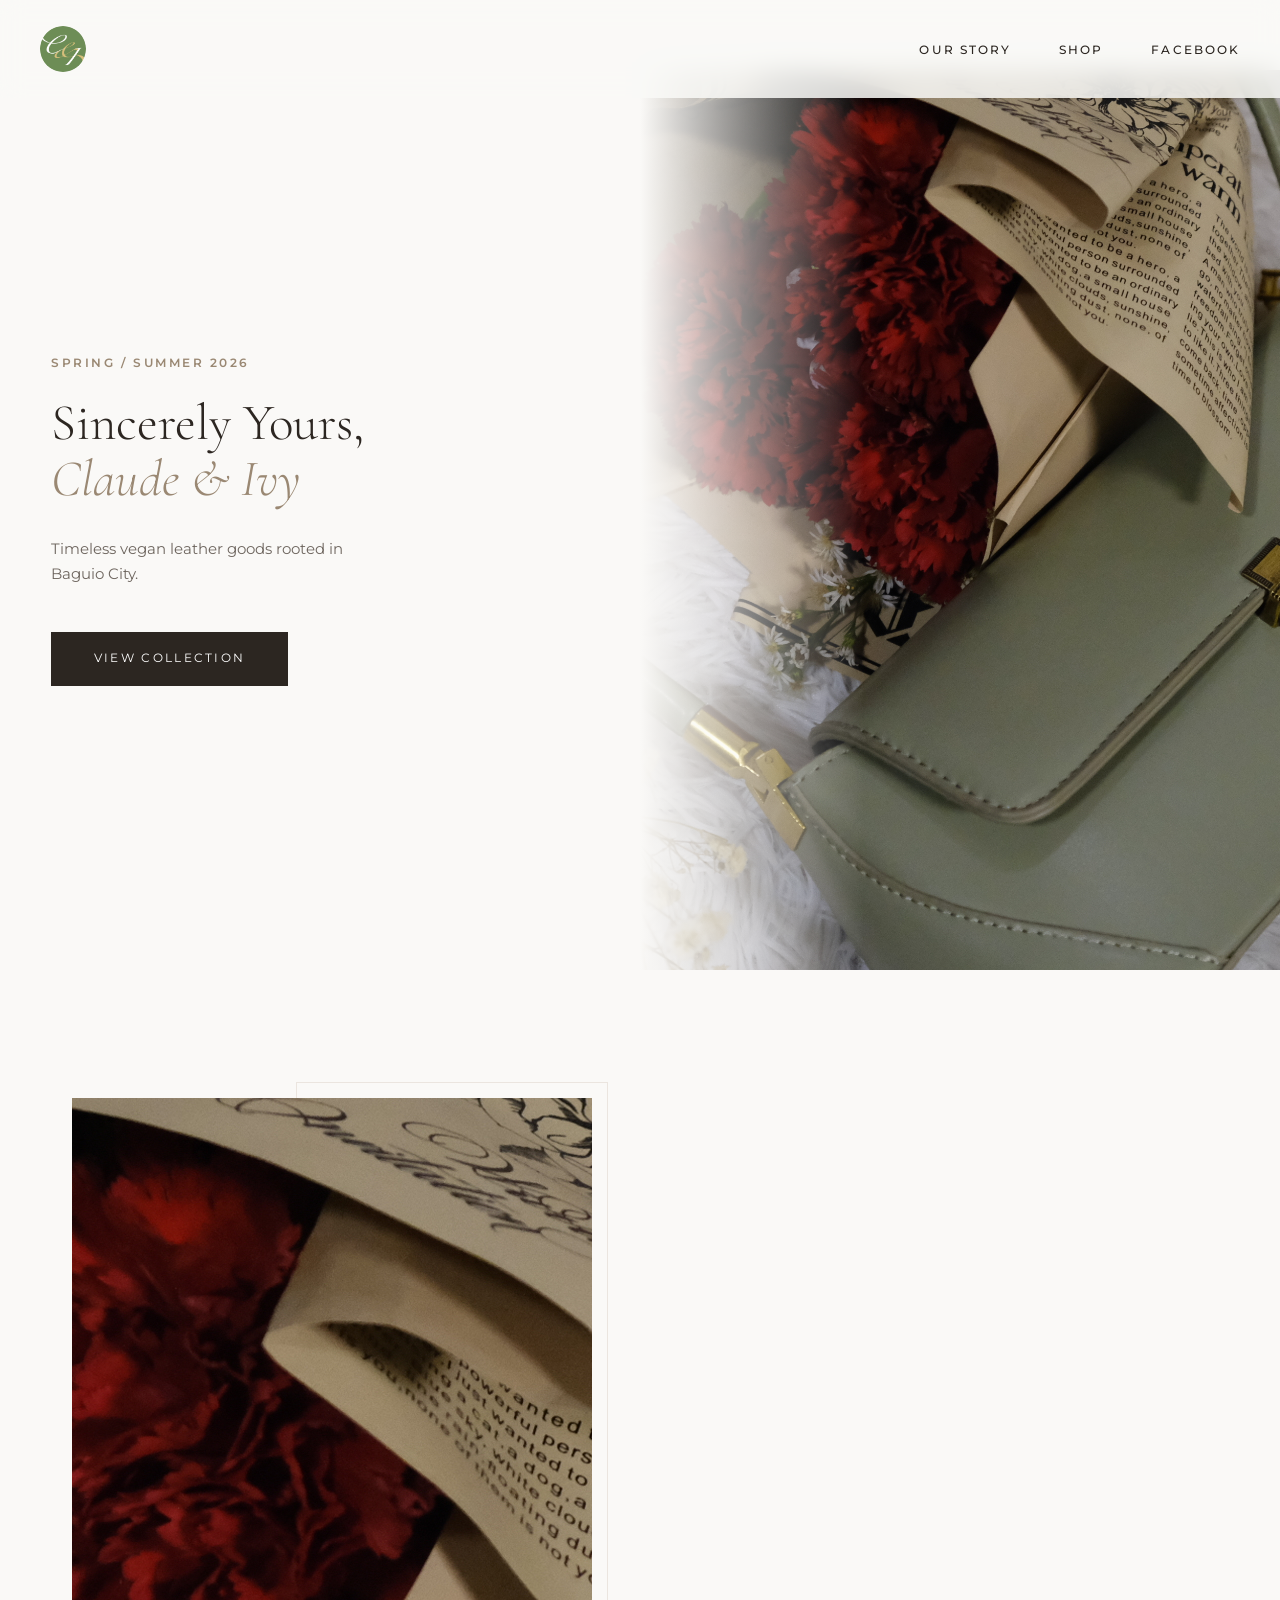
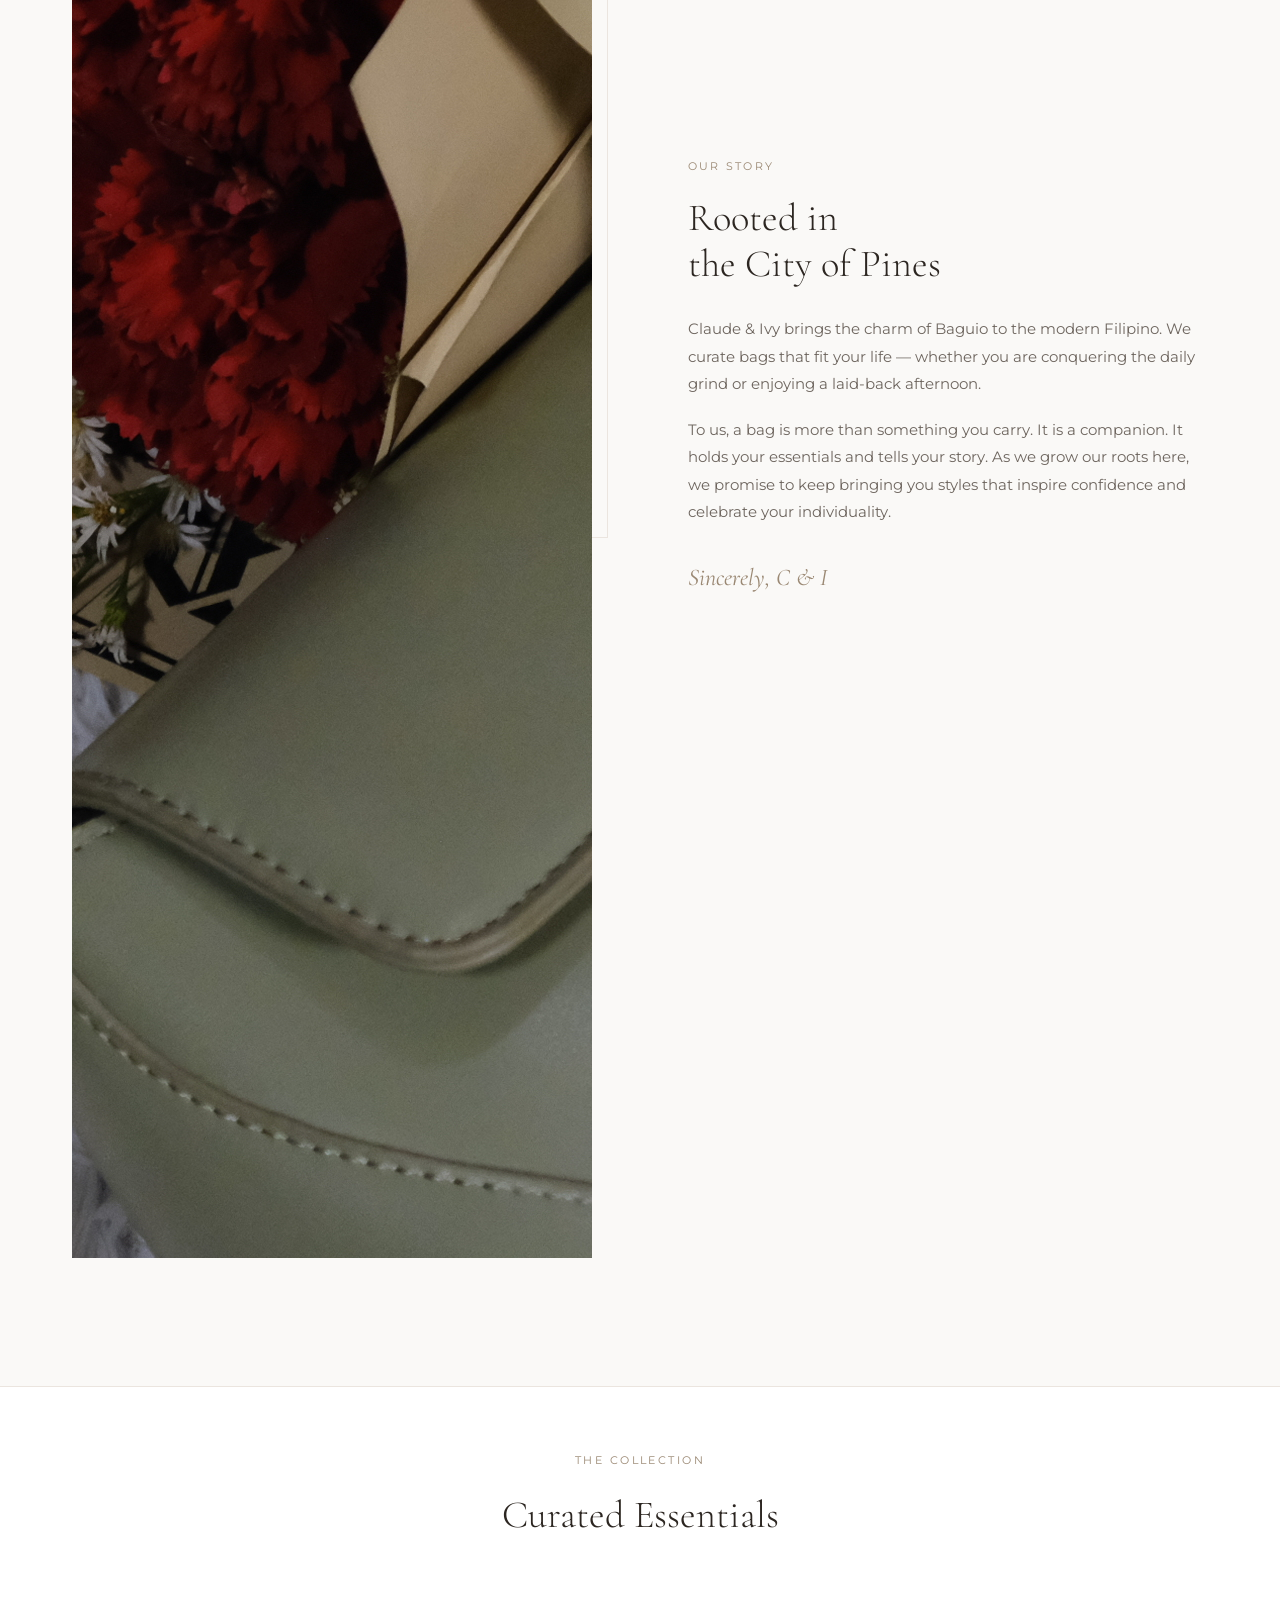
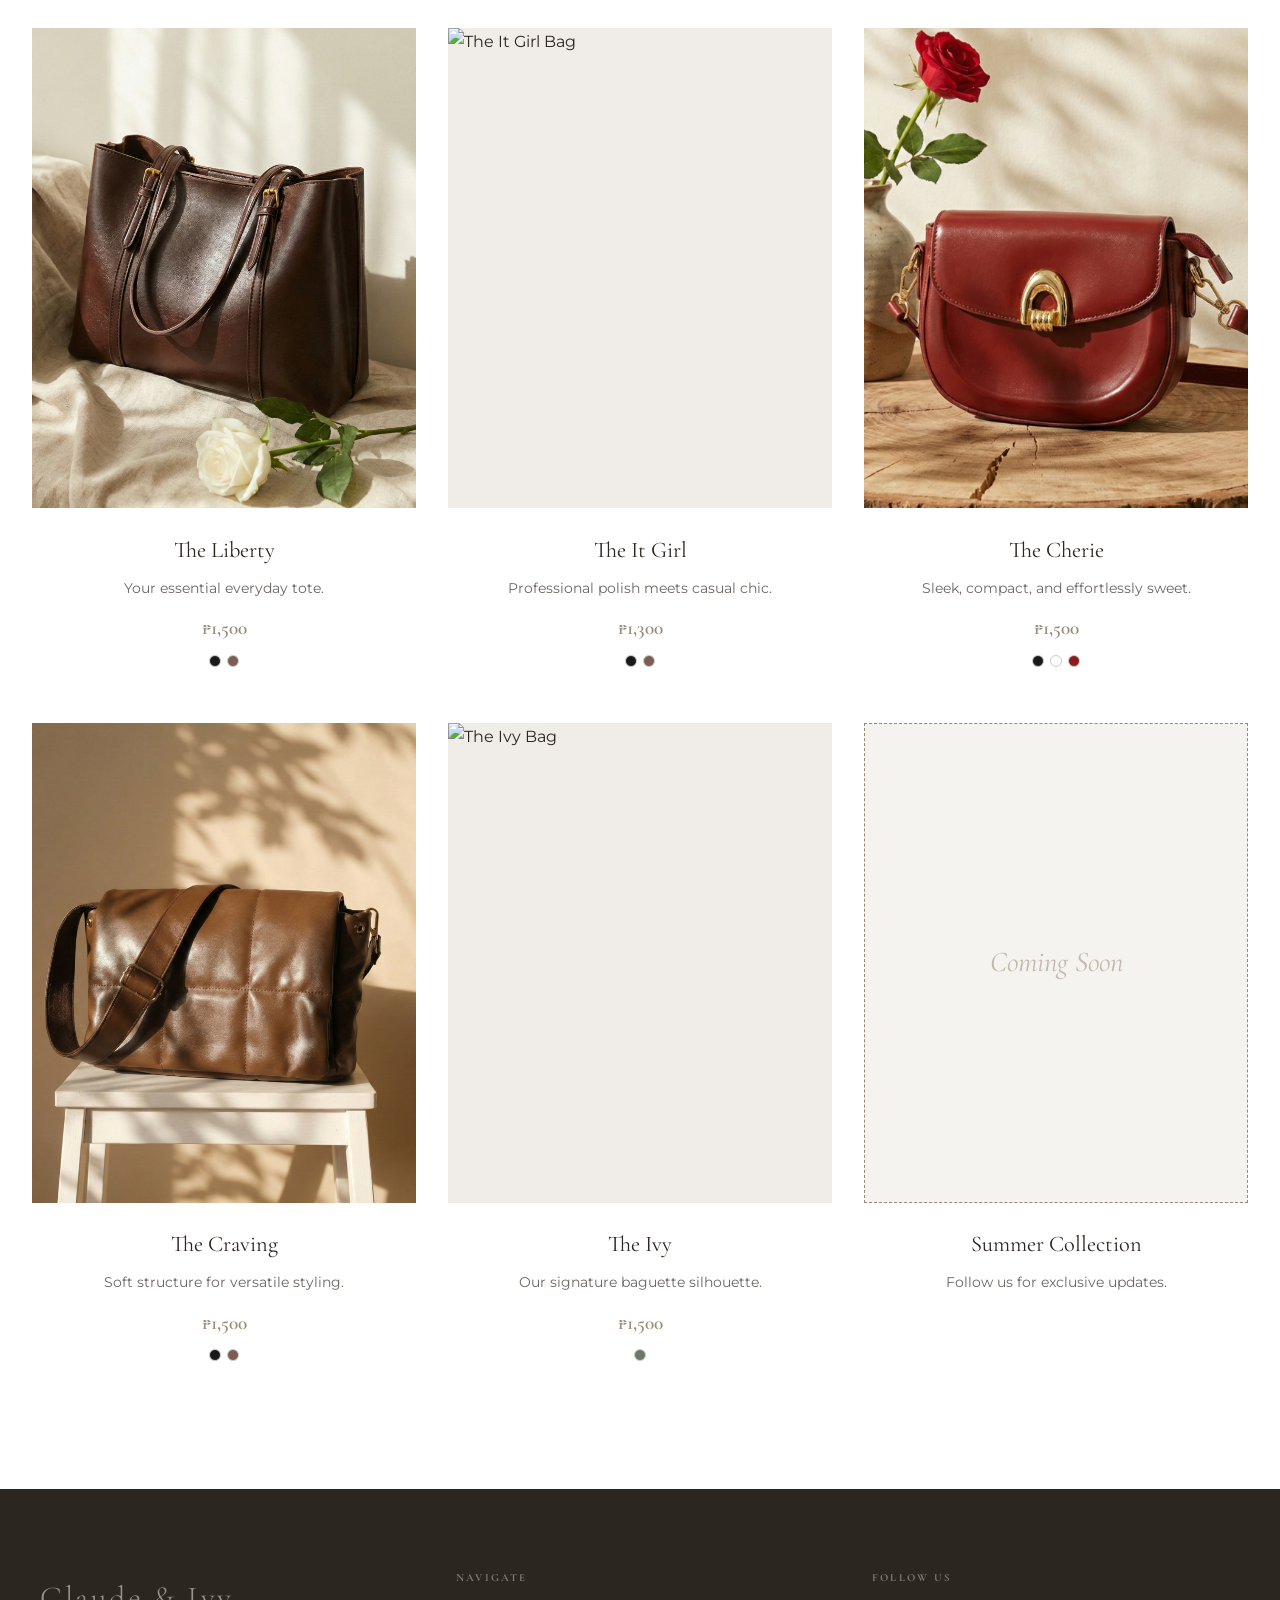
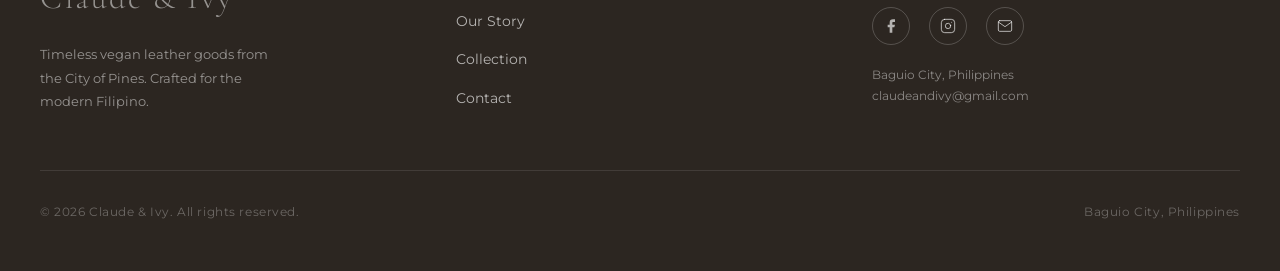
==== index.html @ fa604a19 "Comprehensive HTML/CSS/SEO optimization across all pages - Extract shared CSS into Gallery/product.c" ====
<!DOCTYPE html>
<html lang="en">
<head>
    <meta charset="UTF-8">
    <meta name="viewport" content="width=device-width, initial-scale=1.0">
    <title>Claude & Ivy | Curated Vegan Leather Goods — Baguio City</title>
    <meta name="description" content="Claude & Ivy curates timeless vegan leather bags rooted in Baguio City. Discover the collection.">
    <link rel="canonical" href="https://www.claudeandivy.com/">
    <link rel="icon" type="image/png" href="LOGO.png">

    <!-- Open Graph -->
    <meta property="og:title" content="Claude & Ivy | Curated Vegan Leather Goods">
    <meta property="og:description" content="Claude & Ivy curates timeless vegan leather bags rooted in Baguio City. Discover the collection.">
    <meta property="og:image" content="https://www.claudeandivy.com/cover.JPG">
    <meta property="og:url" content="https://www.claudeandivy.com/">
    <meta property="og:type" content="website">
    <meta property="og:site_name" content="Claude & Ivy">

    <!-- Twitter Card -->
    <meta name="twitter:card" content="summary_large_image">
    <meta name="twitter:title" content="Claude & Ivy | Curated Vegan Leather Goods">
    <meta name="twitter:description" content="Claude & Ivy curates timeless vegan leather bags rooted in Baguio City. Discover the collection.">
    <meta name="twitter:image" content="https://www.claudeandivy.com/cover.JPG">
    <link rel="preconnect" href="https://fonts.googleapis.com">
    <link rel="preconnect" href="https://fonts.gstatic.com" crossorigin>
    <link href="https://fonts.googleapis.com/css2?family=Cormorant+Garamond:ital,wght@0,300;0,400;0,500;0,600;1,300;1,400&family=Montserrat:wght@300;400;500;600&display=swap" rel="stylesheet">
    <style>
        /* ─── Design Tokens ───────────────────────────────── */
        :root {
            --bg:          #FAF9F7;
            --white:       #FFFFFF;
            --ink:         #2C2621;
            --muted:       #6E665F;
            --accent:      #9A8873;
            --border:      #EBE5DF;
            --hover-bg:    rgba(44,38,33,0.72);
            --ease:        cubic-bezier(0.25, 0.46, 0.45, 0.94);
        }

        /* ─── Reset ───────────────────────────────────────── */
        *, *::before, *::after { margin: 0; padding: 0; box-sizing: border-box; }
        html { scroll-behavior: smooth; font-size: 16px; }
        body {
            font-family: 'Montserrat', sans-serif;
            color: var(--ink);
            background: var(--bg);
            line-height: 1.7;
            overflow-x: hidden;
            -webkit-font-smoothing: antialiased;
        }
        a { text-decoration: none; color: inherit; }
        img { display: block; max-width: 100%; }
        h1, h2, h3, h4, .serif { font-family: 'Cormorant Garamond', serif; }
        .caps { text-transform: uppercase; letter-spacing: 0.15em; }

        /* ─── Header ──────────────────────────────────────── */
        header {
            position: fixed;
            inset: 0 0 auto 0;
            z-index: 900;
            transition: background 0.4s var(--ease), padding 0.4s var(--ease), box-shadow 0.4s;
            padding: 1.6rem 0;
            background: rgba(250, 249, 247, 0.85);
            backdrop-filter: blur(12px);
            border-bottom: 1px solid transparent;
        }
        header.scrolled {
            background: rgba(255,255,255,0.96);
            padding: 1rem 0;
            border-bottom: 1px solid var(--border);
            box-shadow: 0 1px 8px rgba(0,0,0,0.04);
        }

        nav {
            max-width: 1400px;
            margin: 0 auto;
            padding: 0 2.5rem;
            display: flex;
            justify-content: space-between;
            align-items: center;
        }

        .logo img {
            height: 46px;
            width: 46px;
            border-radius: 50%;
            object-fit: cover;
            transition: transform 0.3s var(--ease);
        }
        .logo img:hover { transform: scale(1.05); }

        .nav-links {
            display: flex;
            gap: 3rem;
            list-style: none;
        }
        .nav-links a {
            font-size: 0.72rem;
            font-weight: 500;
            letter-spacing: 0.18em;
            text-transform: uppercase;
            color: var(--ink);
            position: relative;
            padding-bottom: 4px;
        }
        .nav-links a::after {
            content: '';
            position: absolute;
            bottom: 0; left: 0;
            width: 0; height: 1px;
            background: var(--ink);
            transition: width 0.3s var(--ease);
        }
        .nav-links a:hover::after { width: 100%; }

        /* Hamburger */
        .hamburger {
            display: none;
            flex-direction: column;
            gap: 5px;
            cursor: pointer;
            padding: 4px;
            background: none;
            border: none;
            z-index: 910;
        }
        .hamburger span {
            display: block;
            width: 24px;
            height: 1.5px;
            background: var(--ink);
            transition: transform 0.3s var(--ease), opacity 0.3s;
        }
        .hamburger.open span:nth-child(1) { transform: translateY(6.5px) rotate(45deg); }
        .hamburger.open span:nth-child(2) { opacity: 0; }
        .hamburger.open span:nth-child(3) { transform: translateY(-6.5px) rotate(-45deg); }

        /* Mobile drawer */
        .mobile-menu {
            display: none;
            position: fixed;
            inset: 0;
            background: var(--white);
            z-index: 800;
            flex-direction: column;
            align-items: center;
            justify-content: center;
            gap: 2.5rem;
            opacity: 0;
            pointer-events: none;
            transition: opacity 0.35s var(--ease);
        }
        .mobile-menu.open { opacity: 1; pointer-events: all; }
        .mobile-menu a {
            font-family: 'Cormorant Garamond', serif;
            font-size: 2.2rem;
            font-weight: 300;
            color: var(--ink);
            letter-spacing: 0.05em;
            transition: color 0.3s;
        }
        .mobile-menu a:hover { color: var(--accent); }
        .mobile-menu .mobile-divider {
            width: 40px;
            height: 1px;
            background: var(--border);
        }
        .mobile-social {
            display: flex;
            gap: 2rem;
            font-size: 0.75rem;
            text-transform: uppercase;
            letter-spacing: 0.15em;
            color: var(--muted);
        }

        /* ─── Hero ────────────────────────────────────────── */
        .hero {
            display: grid;
            grid-template-columns: 1fr 1fr;
            min-height: 100vh;
            align-items: center;
            padding-top: 70px;
        }

        .hero-text {
            display: flex;
            flex-direction: column;
            justify-content: center;
            align-items: flex-start;
            padding: 4rem 4rem 4rem 8%;
            position: relative;
            z-index: 1;
        }

        .hero-label {
            font-size: 0.72rem;
            color: var(--accent);
            letter-spacing: 0.22em;
            text-transform: uppercase;
            font-weight: 600;
            margin-bottom: 1.4rem;
        }

        .hero h1 {
            font-size: clamp(2.8rem, 4vw, 4.4rem);
            font-weight: 300;
            line-height: 1.08;
            margin-bottom: 1.8rem;
        }
        .hero h1 em { font-style: italic; color: var(--accent); }

        .hero-sub {
            font-size: 0.95rem;
            color: var(--muted);
            margin-bottom: 2.8rem;
            max-width: 340px;
        }

        .cta-button {
            display: inline-block;
            padding: 1rem 2.6rem;
            background: var(--ink);
            color: #fff;
            font-size: 0.72rem;
            letter-spacing: 0.2em;
            text-transform: uppercase;
            border: 1px solid var(--ink);
            transition: background 0.3s var(--ease), color 0.3s var(--ease);
            align-self: flex-start;
        }
        .cta-button:hover { background: transparent; color: var(--ink); }

        /* Single fade-in on the whole text block — never stays invisible */
        .hero-text {
            animation: fadeIn 1.2s ease-out;
        }

        .hero-image {
            position: relative;
            overflow: hidden;
            height: 100%;
            min-height: 100vh;
        }
        .hero-image img {
            width: 100%;
            height: 100%;
            object-fit: cover;
            object-position: center top;
            animation: slowZoom 22s infinite alternate var(--ease);
        }
        /* Subtle left-side vignette blend */
        .hero-image::before {
            content: '';
            position: absolute;
            inset: 0;
            background: linear-gradient(to right, var(--bg) 0%, transparent 35%);
            z-index: 1;
            pointer-events: none;
        }

        @keyframes rise {
            from { opacity: 0; transform: translateY(16px); }
            to   { opacity: 1; transform: translateY(0); }
        }
        @keyframes fadeIn {
            from { opacity: 0; transform: translateY(20px); }
            to   { opacity: 1; transform: translateY(0); }
        }
        @keyframes slowZoom {
            from { transform: scale(1); }
            to   { transform: scale(1.08); }
        }

        /* ─── Campaign Banner ─────────────────────────────── */
        .campaign {
            background: var(--ink);
            color: #fff;
            padding: 5rem 2rem;
            display: none; /* toggled by JS */
        }

        .campaign-inner {
            max-width: 900px;
            margin: 0 auto;
            display: grid;
            grid-template-columns: 1fr auto;
            align-items: center;
            gap: 3rem;
            border-left: 1px solid rgba(255,255,255,0.15);
            padding-left: 3rem;
        }

        .campaign-tag {
            font-size: 0.68rem;
            letter-spacing: 0.25em;
            text-transform: uppercase;
            color: var(--accent);
            margin-bottom: 1rem;
            display: block;
        }

        .campaign h2 {
            font-size: clamp(2rem, 3.5vw, 3rem);
            font-weight: 300;
            line-height: 1.15;
            margin-bottom: 0.8rem;
            color: #fff;
        }

        .campaign-sub {
            font-size: 0.9rem;
            color: rgba(255,255,255,0.6);
            font-style: italic;
            font-family: 'Cormorant Garamond', serif;
        }

        .campaign-cta {
            flex-shrink: 0;
            display: inline-block;
            padding: 1rem 2rem;
            border: 1px solid rgba(255,255,255,0.4);
            color: #fff;
            font-size: 0.72rem;
            letter-spacing: 0.18em;
            text-transform: uppercase;
            white-space: nowrap;
            transition: background 0.3s, border-color 0.3s;
        }
        .campaign-cta:hover { background: rgba(255,255,255,0.08); border-color: rgba(255,255,255,0.7); }

        /* ─── About ───────────────────────────────────────── */
        .about {
            display: grid;
            grid-template-columns: 1fr 1fr;
            max-width: 1200px;
            margin: 0 auto;
            padding: 8rem 2rem;
            gap: 6rem;
            align-items: center;
        }

        .about-visual {
            position: relative;
        }
        .about-visual img {
            width: 100%;
            aspect-ratio: 4/5;
            object-fit: cover;
        }
        /* Offset decorative frame */
        .about-visual::before {
            content: '';
            position: absolute;
            inset: -16px -16px auto auto;
            width: 60%;
            height: 60%;
            border: 1px solid var(--border);
            z-index: -1;
        }

        .about-text { /* layout handled by grid parent */ }
        .about-eyebrow {
            font-size: 0.7rem;
            text-transform: uppercase;
            letter-spacing: 0.2em;
            color: var(--accent);
            margin-bottom: 1.2rem;
            display: block;
        }
        .about h2 {
            font-size: clamp(2rem, 3vw, 2.8rem);
            font-weight: 300;
            margin-bottom: 1.8rem;
            line-height: 1.2;
        }
        .about p {
            font-size: 0.92rem;
            color: var(--muted);
            margin-bottom: 1.2rem;
            line-height: 1.85;
        }
        .signature {
            font-family: 'Cormorant Garamond', serif;
            font-size: 1.5rem;
            font-style: italic;
            color: var(--accent);
            margin-top: 2rem;
            display: block;
        }

        /* ─── Collection ──────────────────────────────────── */
        .collection {
            padding: 4rem 2rem 8rem;
            background: var(--white);
            border-top: 1px solid var(--border);
        }

        .section-header {
            text-align: center;
            margin-bottom: 5rem;
        }
        .section-header .eyebrow {
            font-size: 0.7rem;
            color: var(--accent);
            text-transform: uppercase;
            letter-spacing: 0.22em;
            display: block;
            margin-bottom: 0.8rem;
        }
        .section-header h2 {
            font-size: clamp(2rem, 3vw, 3rem);
            font-weight: 300;
        }

        .product-grid {
            display: grid;
            grid-template-columns: repeat(auto-fill, minmax(350px, 1fr));
            gap: 3.5rem 2rem;
            max-width: 1400px;
            margin: 0 auto;
        }

        /* Card */
        .product-card {
            display: block;
            cursor: pointer;
            text-decoration: none;
            color: inherit;
        }

        .card-image-wrapper {
            position: relative;
            overflow: hidden;
            aspect-ratio: 4/5;
            background: #F0EDE9;
            margin-bottom: 1.4rem;
        }
        .card-image-wrapper img {
            width: 100%;
            height: 100%;
            object-fit: cover;
            transition: transform 0.7s var(--ease);
        }
        .product-card:hover .card-image-wrapper img {
            transform: scale(1.06);
        }

        /* Hover overlay */
        .card-overlay {
            position: absolute;
            inset: 0;
            background: var(--hover-bg);
            display: flex;
            align-items: center;
            justify-content: center;
            opacity: 0;
            transition: opacity 0.35s var(--ease);
        }
        .product-card:hover .card-overlay { opacity: 1; }
        .card-overlay span {
            font-size: 0.72rem;
            letter-spacing: 0.22em;
            text-transform: uppercase;
            color: #fff;
            border: 1px solid rgba(255,255,255,0.6);
            padding: 0.8rem 1.8rem;
        }

        .card-info { text-align: center; }
        .card-title {
            font-size: 1.4rem;
            font-weight: 400;
            margin-bottom: 0.5rem;
        }
        .card-desc {
            font-size: 0.85rem;
            color: var(--muted);
            margin-bottom: 0.8rem;
        }
        .card-price {
            font-family: 'Cormorant Garamond', serif;
            font-size: 1.2rem;
            font-weight: 600;
            color: var(--accent);
            margin-bottom: 0.6rem;
        }

        /* Inline colour swatches on card */
        .card-swatches {
            display: flex;
            gap: 6px;
            justify-content: center;
        }
        .card-swatch {
            width: 12px;
            height: 12px;
            border-radius: 50%;
            border: 1px solid #ccc;
        }

        /* Coming-soon card */
        .coming-soon-card { cursor: default; }
        .coming-soon-card:hover .card-image-wrapper img { transform: none; }
        .coming-soon-card .card-image-wrapper {
            display: flex;
            align-items: center;
            justify-content: center;
            background: #F5F3F0;
            border: 1px dashed var(--accent);
        }
        .coming-soon-text {
            font-family: 'Cormorant Garamond', serif;
            font-size: 1.8rem;
            font-style: italic;
            color: var(--accent);
            opacity: 0.55;
        }

        /* ─── Footer ──────────────────────────────────────── */
        footer {
            background: var(--ink);
            color: #fff;
            padding: 5rem 2rem 3rem;
        }
        .footer-inner {
            max-width: 1200px;
            margin: 0 auto;
            display: grid;
            grid-template-columns: 1fr 1fr 1fr;
            gap: 3rem;
            padding-bottom: 3rem;
            border-bottom: 1px solid rgba(255,255,255,0.1);
        }
        .footer-brand .brand-name {
            font-family: 'Cormorant Garamond', serif;
            font-size: 2rem;
            font-weight: 300;
            letter-spacing: 0.08em;
            margin-bottom: 1rem;
        }
        .footer-brand p {
            font-size: 0.82rem;
            color: rgba(255,255,255,0.5);
            line-height: 1.8;
            max-width: 240px;
        }
        .footer-col h4 {
            font-size: 0.68rem;
            text-transform: uppercase;
            letter-spacing: 0.2em;
            color: rgba(255,255,255,0.4);
            margin-bottom: 1.2rem;
        }
        .footer-col ul { list-style: none; }
        .footer-col ul li { margin-bottom: 0.7rem; }
        .footer-col ul li a {
            font-size: 0.85rem;
            color: rgba(255,255,255,0.65);
            transition: color 0.3s;
        }
        .footer-col ul li a:hover { color: #fff; }
        .footer-social {
            display: flex;
            gap: 1.2rem;
            margin-top: 0.5rem;
        }
        .footer-social a {
            width: 38px;
            height: 38px;
            border: 1px solid rgba(255,255,255,0.2);
            border-radius: 50%;
            display: flex;
            align-items: center;
            justify-content: center;
            color: rgba(255,255,255,0.65);
            transition: border-color 0.3s, color 0.3s;
        }
        .footer-social a:hover { border-color: rgba(255,255,255,0.7); color: #fff; }
        .footer-social svg { width: 16px; height: 16px; fill: currentColor; }

        .footer-bottom {
            max-width: 1200px;
            margin: 0 auto;
            padding-top: 2rem;
            display: flex;
            justify-content: space-between;
            align-items: center;
            font-size: 0.72rem;
            color: rgba(255,255,255,0.3);
            letter-spacing: 0.05em;
        }

        /* ─── Scroll Animation ────────────────────────────── */
        /* opacity is set to 0 by JS only — CSS never hides content */
        .reveal {
            transition: opacity 0.7s var(--ease), transform 0.7s var(--ease);
        }
        .reveal.will-animate {
            opacity: 0;
            transform: translateY(24px);
        }
        .reveal.visible {
            opacity: 1 !important;
            transform: translateY(0) !important;
        }

        /* ─── Mobile ──────────────────────────────────────── */
        @media (max-width: 900px) {
            .hero {
                grid-template-columns: 1fr;
                min-height: auto;
                padding-top: 0;
            }
            .hero-image {
                order: -1;
                height: 52vw;
                min-height: 240px;
            }
            .hero-image::before { display: none; }
            .hero-text {
                padding: 3rem 2rem;
                align-items: center;
                text-align: center;
            }
            .hero-sub { max-width: 100%; }
            .cta-button { align-self: center; }

            .about {
                grid-template-columns: 1fr;
                gap: 3rem;
                padding: 5rem 1.5rem;
            }
            .about-visual::before { display: none; }
            .about-visual img { aspect-ratio: 16/9; }

            .campaign-inner {
                grid-template-columns: 1fr;
                gap: 2rem;
            }

            .footer-inner {
                grid-template-columns: 1fr;
                gap: 2.5rem;
            }
            .footer-bottom { flex-direction: column; gap: 0.5rem; text-align: center; }

            .nav-links { display: none; }
            .hamburger { display: flex; }
            .mobile-menu { display: flex; }
        }

        @media (max-width: 600px) {
            nav { padding: 0 1.5rem; }
            .product-grid { grid-template-columns: 1fr; padding: 0; }
            .hero-text { padding: 2.5rem 1.5rem 3.5rem; }
            .campaign-inner { padding-left: 1.5rem; }
        }
    </style>
</head>
<body>

    <!-- ── Header ─────────────────────────────────── -->
    <header id="site-header">
        <nav>
            <a href="index.html" class="logo" aria-label="Home">
                <img src="LOGO.png" alt="Claude & Ivy" width="46" height="46">
            </a>
            <ul class="nav-links">
                <li><a href="#about">Our Story</a></li>
                <li><a href="#collection">Shop</a></li>
                <li><a href="https://www.facebook.com/claudeandivy2600" target="_blank" rel="noopener">Facebook</a></li>
            </ul>
            <button class="hamburger" id="hamburger" aria-label="Toggle menu" aria-expanded="false">
                <span></span><span></span><span></span>
            </button>
        </nav>
    </header>

    <!-- Mobile Menu Overlay -->
    <nav class="mobile-menu" id="mobile-menu" aria-label="Mobile navigation" aria-hidden="true">
        <a href="#about" class="mobile-nav-link">Our Story</a>
        <div class="mobile-divider"></div>
        <a href="#collection" class="mobile-nav-link">Shop</a>
        <div class="mobile-divider"></div>
        <a href="https://www.facebook.com/claudeandivy2600" target="_blank" rel="noopener" class="mobile-nav-link">Facebook</a>
        <div class="mobile-social">
            <a href="https://instagram.com/claudeandivy" target="_blank">Instagram</a>
            <a href="mailto:claudeandivy@gmail.com">Email Us</a>
        </div>
    </nav>

    <!-- ── Hero ───────────────────────────────────── -->
    <section class="hero">
        <div class="hero-text">
            <span class="hero-label">Spring / Summer 2026</span>
            <h1>Sincerely Yours,<br><em>Claude & Ivy</em></h1>
            <p class="hero-sub">Timeless vegan leather goods rooted in Baguio City.</p>
            <a href="#collection" class="cta-button">View Collection</a>
        </div>
        <div class="hero-image">
            <img src="cover.JPG" alt="Claude & Ivy — Spring Summer 2026" width="3120" height="1760" loading="eager">
        </div>
    </section>

    <!-- ── Campaign Banner ────────────────────────── -->
    <section id="campaign-section" class="campaign">
        <div class="campaign-inner">
            <div>
                <span class="campaign-tag">New Campaign</span>
                <h2>Keep ThriVing<br>— Love, Ivy</h2>
                <p class="campaign-sub">Celebrating the self, young and matured.</p>
            </div>
            <a href="https://www.facebook.com/claudeandivy2600" target="_blank" rel="noopener" class="campaign-cta">
                See the Campaign
            </a>
        </div>
    </section>

    <!-- ── About ──────────────────────────────────── -->
    <section class="about" id="about">
        <div class="about-visual reveal">
            <img src="cover.JPG" alt="Claude & Ivy Brand Story" width="3120" height="1760" loading="lazy">
        </div>
        <div class="about-text reveal">
            <span class="about-eyebrow">Our Story</span>
            <h2>Rooted in<br>the City of Pines</h2>
            <p>Claude & Ivy brings the charm of Baguio to the modern Filipino. We curate bags that fit your life — whether you are conquering the daily grind or enjoying a laid-back afternoon.</p>
            <p>To us, a bag is more than something you carry. It is a companion. It holds your essentials and tells your story. As we grow our roots here, we promise to keep bringing you styles that inspire confidence and celebrate your individuality.</p>
            <span class="signature">Sincerely, C & I</span>
        </div>
    </section>

    <!-- ── Collection ─────────────────────────────── -->
    <section class="collection" id="collection">
        <div class="section-header">
            <span class="eyebrow">The Collection</span>
            <h2>Curated Essentials</h2>
        </div>

        <div class="product-grid">

            <a href="Gallery/liberty.html" class="product-card reveal">
                <div class="card-image-wrapper">
                    <img src="liberty.png" alt="The Liberty Bag" width="1459" height="1945" loading="lazy">
                    <div class="card-overlay"><span>Explore</span></div>
                </div>
                <div class="card-info">
                    <h3 class="card-title serif">The Liberty</h3>
                    <p class="card-desc">Your essential everyday tote.</p>
                    <p class="card-price">₱1,500</p>
                    <div class="card-swatches">
                        <span class="card-swatch" style="background:#1a1a1a" title="Black" aria-label="Black"></span>
                        <span class="card-swatch" style="background:#7B5E4F" title="Brown" aria-label="Brown"></span>
                    </div>
                </div>
            </a>

            <a href="Gallery/it-girl.html" class="product-card reveal">
                <div class="card-image-wrapper">
                    <img src="it-girl.png" alt="The It Girl Bag" width="1536" height="2048" loading="lazy">
                    <div class="card-overlay"><span>Explore</span></div>
                </div>
                <div class="card-info">
                    <h3 class="card-title serif">The It Girl</h3>
                    <p class="card-desc">Professional polish meets casual chic.</p>
                    <p class="card-price">₱1,300</p>
                    <div class="card-swatches">
                        <span class="card-swatch" style="background:#1a1a1a" title="Black" aria-label="Black"></span>
                        <span class="card-swatch" style="background:#7B5E4F" title="Brown" aria-label="Brown"></span>
                    </div>
                </div>
            </a>

            <a href="Gallery/cherie.html" class="product-card reveal">
                <div class="card-image-wrapper">
                    <img src="cherie.png" alt="The Cherie Bag" width="1039" height="1385" loading="lazy">
                    <div class="card-overlay"><span>Explore</span></div>
                </div>
                <div class="card-info">
                    <h3 class="card-title serif">The Cherie</h3>
                    <p class="card-desc">Sleek, compact, and effortlessly sweet.</p>
                    <p class="card-price">₱1,500</p>
                    <div class="card-swatches">
                        <span class="card-swatch" style="background:#1a1a1a" title="Black" aria-label="Black"></span>
                        <span class="card-swatch" style="background:#fff;border-color:#ccc" title="White" aria-label="White"></span>
                        <span class="card-swatch" style="background:#8a1c1c" title="Red" aria-label="Red"></span>
                    </div>
                </div>
            </a>

            <a href="Gallery/craving.html" class="product-card reveal">
                <div class="card-image-wrapper">
                    <img src="craving.png" alt="The Craving Bag" width="1458" height="1944" loading="lazy">
                    <div class="card-overlay"><span>Explore</span></div>
                </div>
                <div class="card-info">
                    <h3 class="card-title serif">The Craving</h3>
                    <p class="card-desc">Soft structure for versatile styling.</p>
                    <p class="card-price">₱1,500</p>
                    <div class="card-swatches">
                        <span class="card-swatch" style="background:#1a1a1a" title="Black" aria-label="Black"></span>
                        <span class="card-swatch" style="background:#7B5E4F" title="Brown" aria-label="Brown"></span>
                    </div>
                </div>
            </a>

            <a href="Gallery/ivy.html" class="product-card reveal">
                <div class="card-image-wrapper">
                    <img src="ivy.png" alt="The Ivy Bag" width="1608" height="2144" loading="lazy">
                    <div class="card-overlay"><span>Explore</span></div>
                </div>
                <div class="card-info">
                    <h3 class="card-title serif">The Ivy</h3>
                    <p class="card-desc">Our signature baguette silhouette.</p>
                    <p class="card-price">₱1,500</p>
                    <div class="card-swatches">
                        <span class="card-swatch" style="background:#6d7a65" title="Ivy Green" aria-label="Ivy Green"></span>
                    </div>
                </div>
            </a>

            <div class="product-card coming-soon-card reveal">
                <div class="card-image-wrapper">
                    <span class="coming-soon-text">Coming Soon</span>
                </div>
                <div class="card-info">
                    <h3 class="card-title serif">Summer Collection</h3>
                    <p class="card-desc">Follow us for exclusive updates.</p>
                </div>
            </div>

        </div>
    </section>

    <!-- ── Footer ─────────────────────────────────── -->
    <footer>
        <div class="footer-inner">
            <div class="footer-brand">
                <p class="brand-name">Claude & Ivy</p>
                <p>Timeless vegan leather goods from the City of Pines. Crafted for the modern Filipino.</p>
            </div>
            <div class="footer-col">
                <h4>Navigate</h4>
                <ul>
                    <li><a href="#about">Our Story</a></li>
                    <li><a href="#collection">Collection</a></li>
                    <li><a href="mailto:claudeandivy@gmail.com">Contact</a></li>
                </ul>
            </div>
            <div class="footer-col">
                <h4>Follow Us</h4>
                <div class="footer-social">
                    <!-- Facebook icon -->
                    <a href="https://www.facebook.com/claudeandivy2600" target="_blank" rel="noopener" aria-label="Facebook">
                        <svg viewBox="0 0 24 24" xmlns="http://www.w3.org/2000/svg"><path d="M18 2h-3a5 5 0 0 0-5 5v3H7v4h3v8h4v-8h3l1-4h-4V7a1 1 0 0 1 1-1h3z"/></svg>
                    </a>
                    <!-- Instagram icon -->
                    <a href="https://instagram.com/claudeandivy" target="_blank" rel="noopener" aria-label="Instagram">
                        <svg viewBox="0 0 24 24" xmlns="http://www.w3.org/2000/svg" style="fill:none;stroke:currentColor;stroke-width:1.5;stroke-linecap:round;stroke-linejoin:round"><rect x="2" y="2" width="20" height="20" rx="5" ry="5"/><path d="M16 11.37A4 4 0 1 1 12.63 8 4 4 0 0 1 16 11.37z"/><line x1="17.5" y1="6.5" x2="17.51" y2="6.5"/></svg>
                    </a>
                    <!-- Email icon -->
                    <a href="mailto:claudeandivy@gmail.com" aria-label="Email">
                        <svg viewBox="0 0 24 24" xmlns="http://www.w3.org/2000/svg" style="fill:none;stroke:currentColor;stroke-width:1.5;stroke-linecap:round;stroke-linejoin:round"><path d="M4 4h16c1.1 0 2 .9 2 2v12c0 1.1-.9 2-2 2H4c-1.1 0-2-.9-2-2V6c0-1.1.9-2 2-2z"/><polyline points="22,6 12,13 2,6"/></svg>
                    </a>
                </div>
                <p style="font-size:0.78rem;color:rgba(255,255,255,0.45);margin-top:1.2rem;line-height:1.7;">Baguio City, Philippines<br><a href="mailto:claudeandivy@gmail.com" style="color:rgba(255,255,255,0.45);transition:color 0.3s;">claudeandivy@gmail.com</a></p>
            </div>
        </div>
        <div class="footer-bottom">
            <span>&copy; 2026 Claude & Ivy. All rights reserved.</span>
            <span>Baguio City, Philippines</span>
        </div>
    </footer>

    <!-- ── Scripts ────────────────────────────────── -->
    <script>
        /* ── Campaign toggle ── */
        const SHOW_CAMPAIGN = true;
        document.getElementById('campaign-section').style.display = SHOW_CAMPAIGN ? 'block' : 'none';

        /* ── Header scroll ── */
        const header = document.getElementById('site-header');
        const onScroll = () => header.classList.toggle('scrolled', window.scrollY > 60);
        window.addEventListener('scroll', onScroll, { passive: true });
        onScroll();

        /* ── Hamburger menu ── */
        const hamburger  = document.getElementById('hamburger');
        const mobileMenu = document.getElementById('mobile-menu');
        const mobileLinks = document.querySelectorAll('.mobile-nav-link');

        function closeMenu() {
            hamburger.classList.remove('open');
            mobileMenu.classList.remove('open');
            hamburger.setAttribute('aria-expanded', 'false');
            mobileMenu.setAttribute('aria-hidden', 'true');
            document.body.style.overflow = '';
        }

        hamburger.addEventListener('click', () => {
            const isOpen = hamburger.classList.toggle('open');
            mobileMenu.classList.toggle('open', isOpen);
            hamburger.setAttribute('aria-expanded', isOpen);
            mobileMenu.setAttribute('aria-hidden', !isOpen);
            document.body.style.overflow = isOpen ? 'hidden' : '';
        });

        mobileLinks.forEach(link => link.addEventListener('click', closeMenu));
        document.addEventListener('keydown', e => { if (e.key === 'Escape') closeMenu(); });

        /* ── Scroll reveal ── */
        const revealEls = document.querySelectorAll('.reveal');

        // Mark as will-animate NOW (before observer fires) so CSS can hide them
        revealEls.forEach(el => el.classList.add('will-animate'));

        // Hard fallback: if observer never fires, show everything after 1.5s
        const fallback = setTimeout(() => {
            revealEls.forEach(el => { el.classList.remove('will-animate'); el.classList.add('visible'); });
        }, 1500);

        const io = new IntersectionObserver((entries) => {
            entries.forEach(entry => {
                if (entry.isIntersecting) {
                    const allCards = [...document.querySelectorAll('.product-grid .reveal')];
                    const delay = allCards.includes(entry.target)
                        ? allCards.indexOf(entry.target) % 3 * 80
                        : 0;
                    setTimeout(() => {
                        entry.target.classList.add('visible');
                        // Once all are visible, clear the fallback
                        if (document.querySelectorAll('.reveal:not(.visible)').length === 0) clearTimeout(fallback);
                    }, delay);
                    io.unobserve(entry.target);
                }
            });
        }, { threshold: 0, rootMargin: '0px 0px -20px 0px' });

        revealEls.forEach(el => io.observe(el));

e
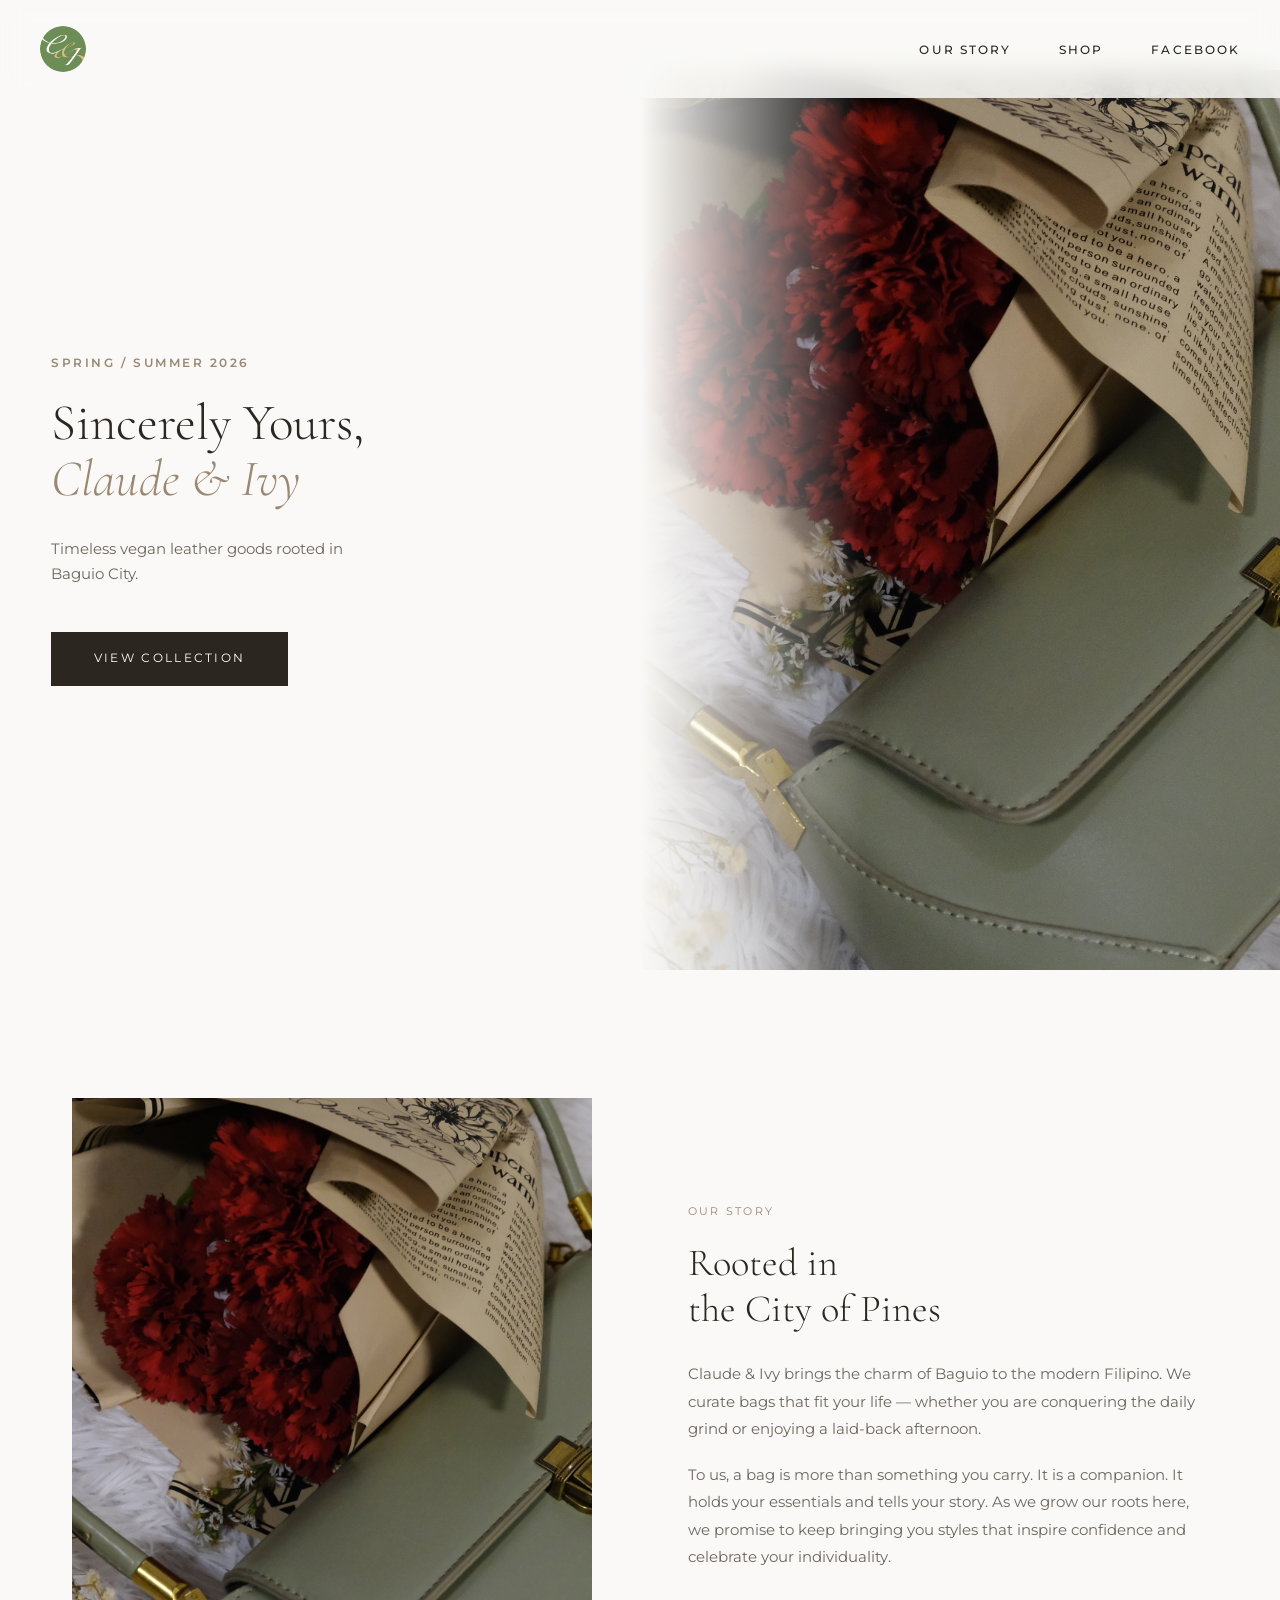
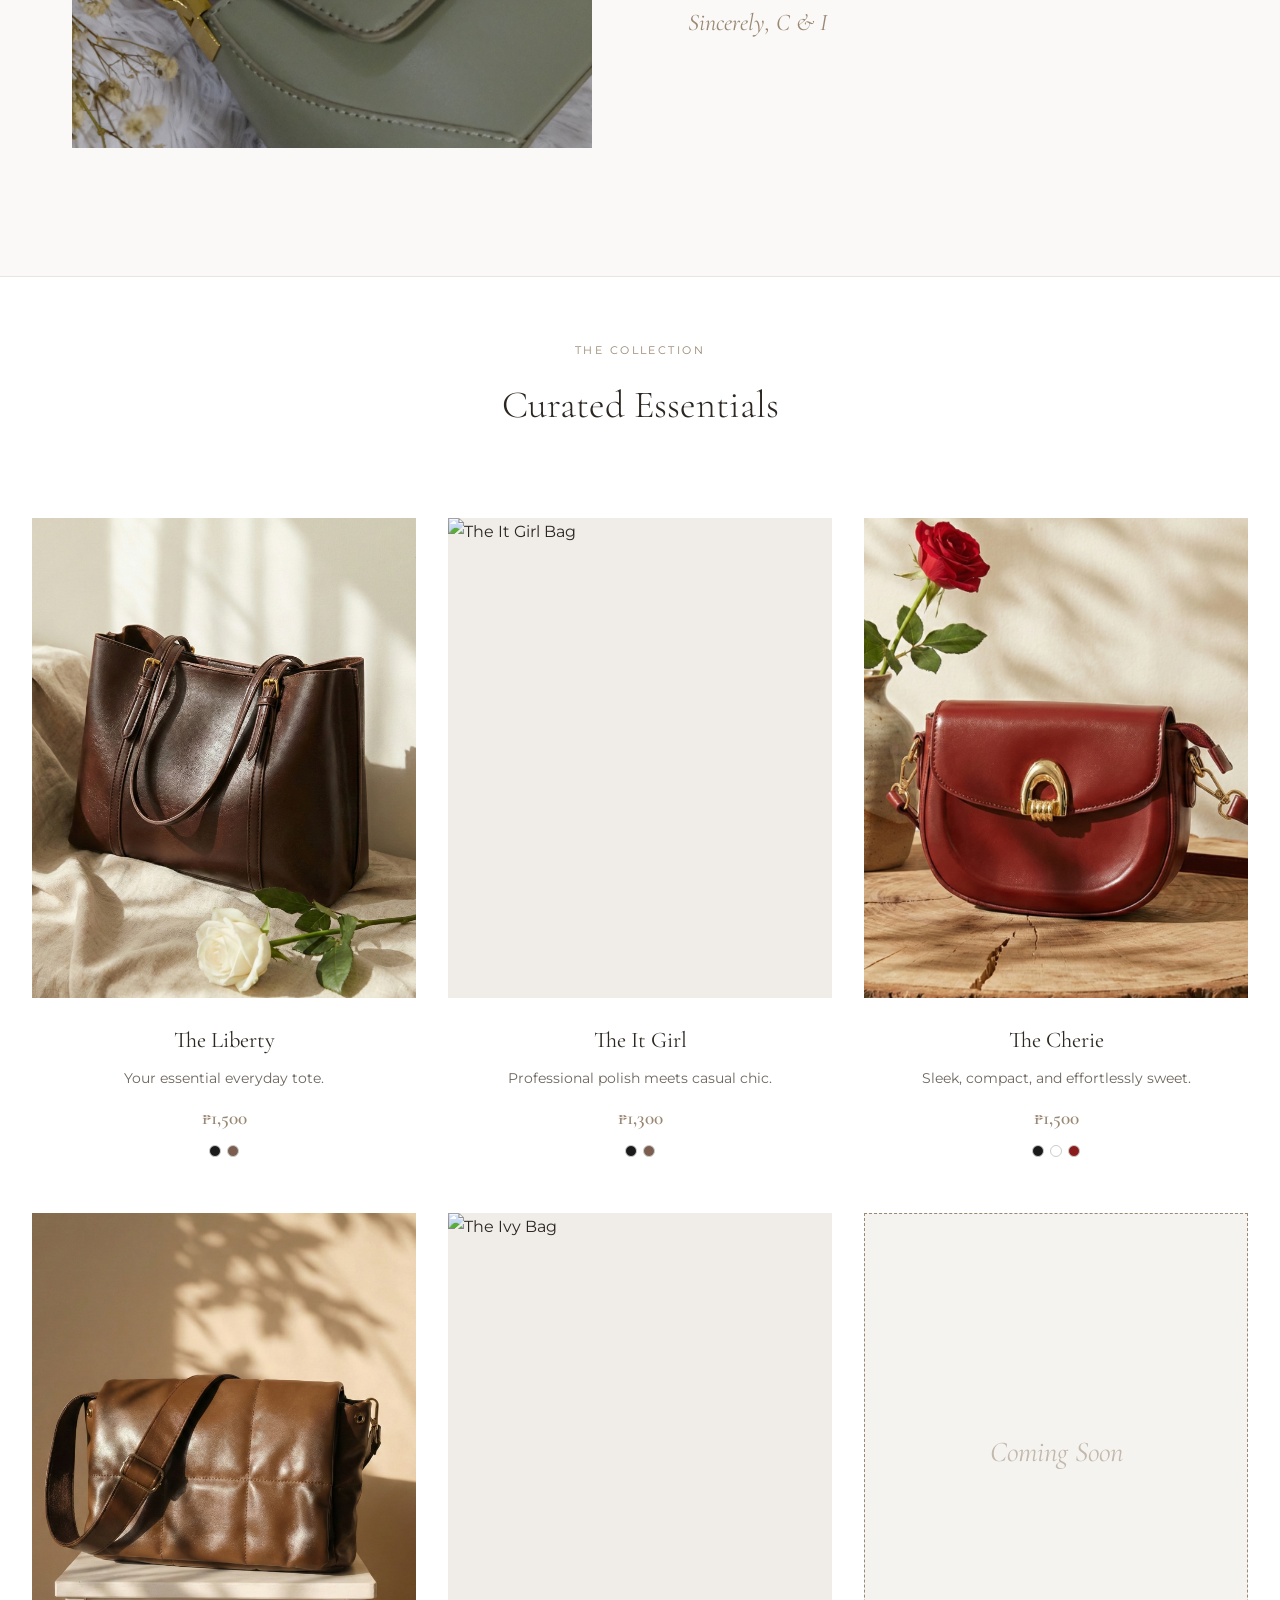
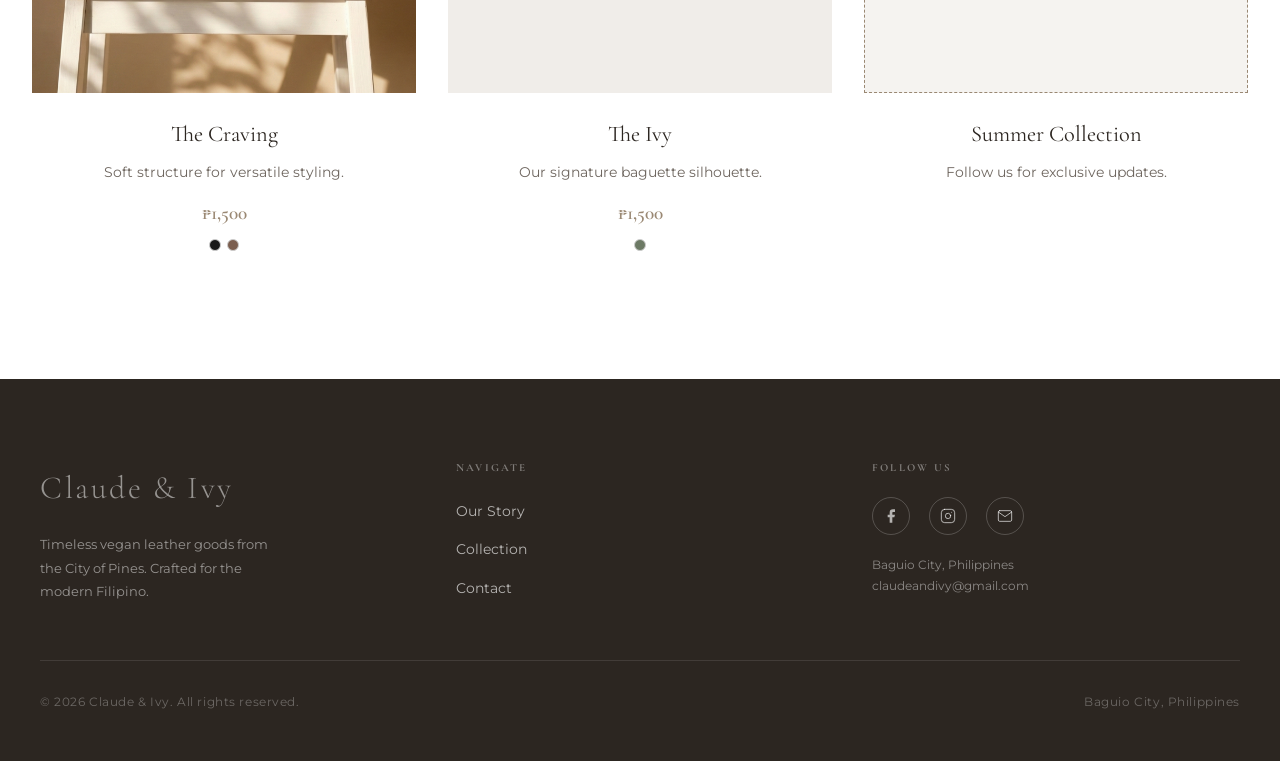
==== commit 08fb90b3: "Fix image overflow in About section Add overflow: hidden to .about-visual container and remove confl" ====
--- a/index.html
+++ b/index.html
@@ -342,6 +342,7 @@
 
         .about-visual {
             position: relative;
+            overflow: hidden;
         }
         .about-visual img {
             width: 100%;
@@ -720,7 +721,7 @@
     <!-- ── About ──────────────────────────────────── -->
     <section class="about" id="about">
         <div class="about-visual reveal">
-            <img src="cover.JPG" alt="Claude & Ivy Brand Story" width="3120" height="1760" loading="lazy">
+            <img src="cover.JPG" alt="Claude & Ivy Brand Story" loading="lazy">
         </div>
         <div class="about-text reveal">
             <span class="about-eyebrow">Our Story</span>
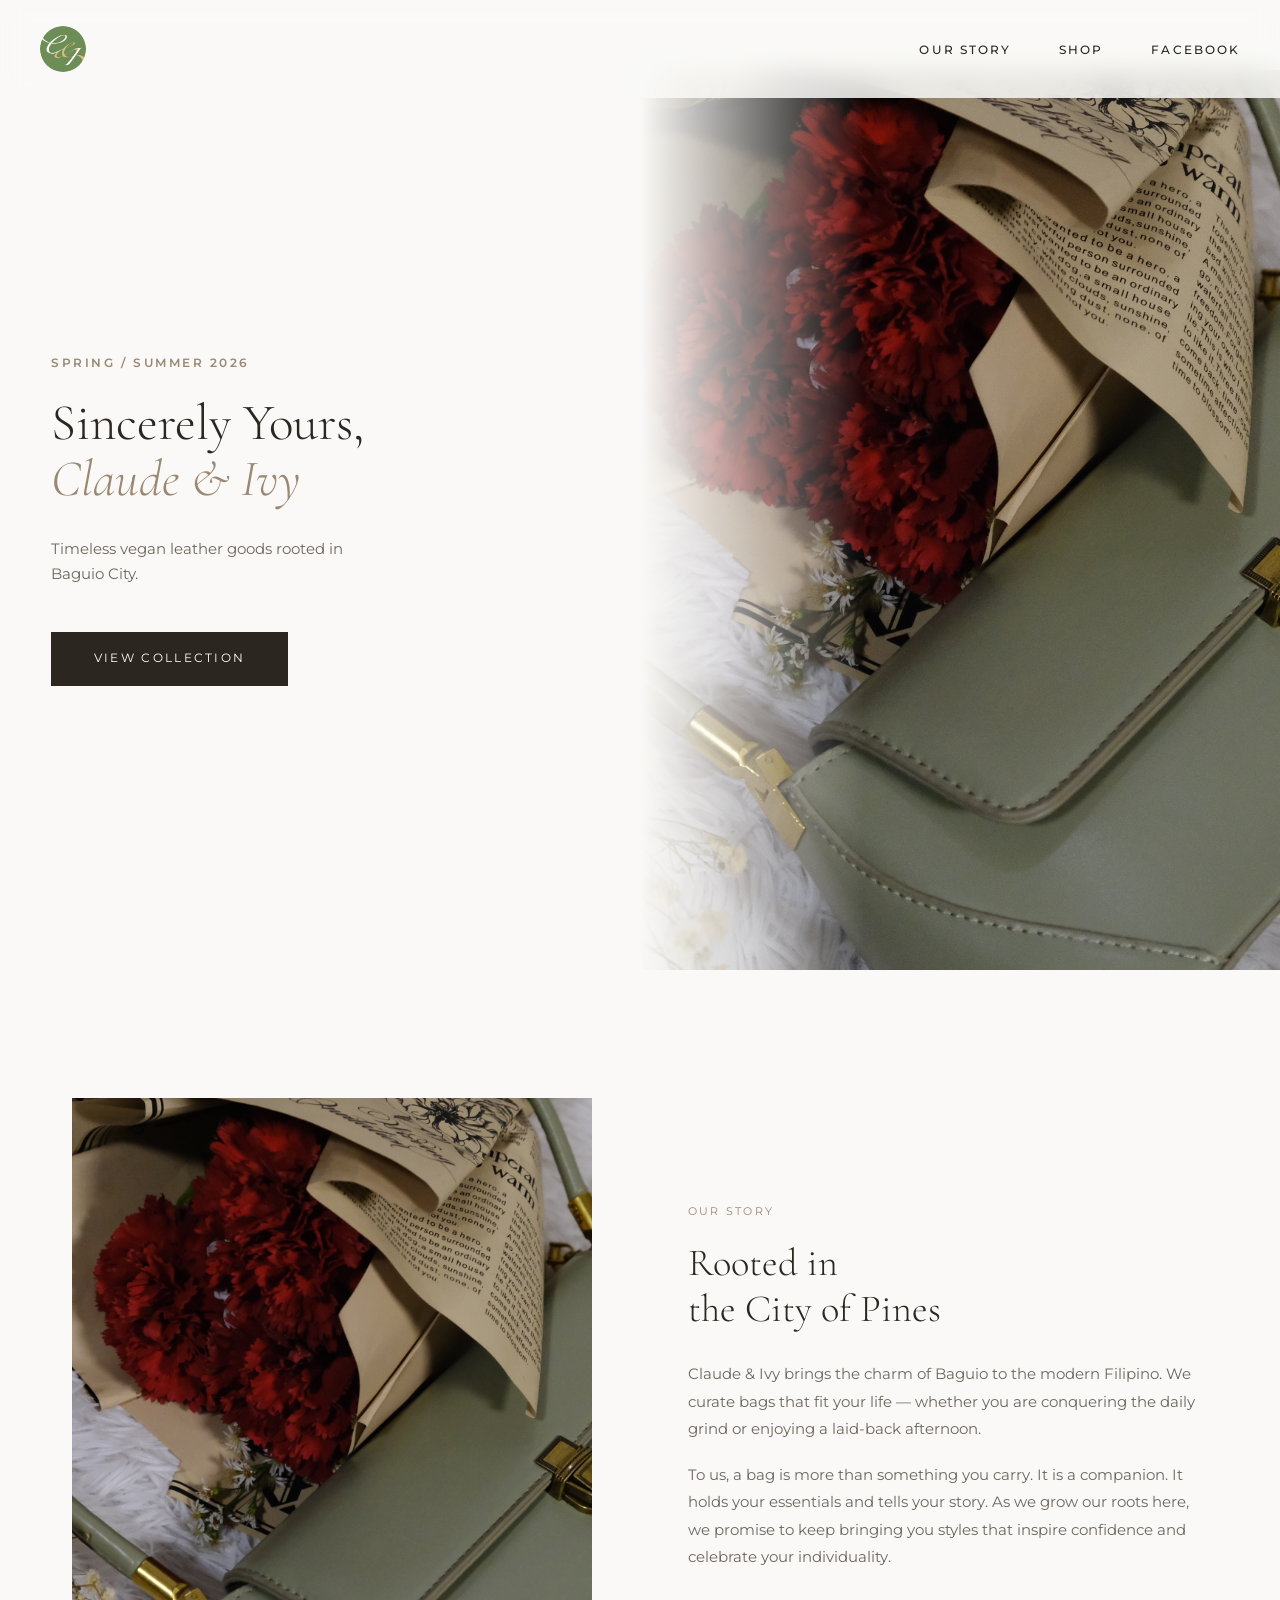
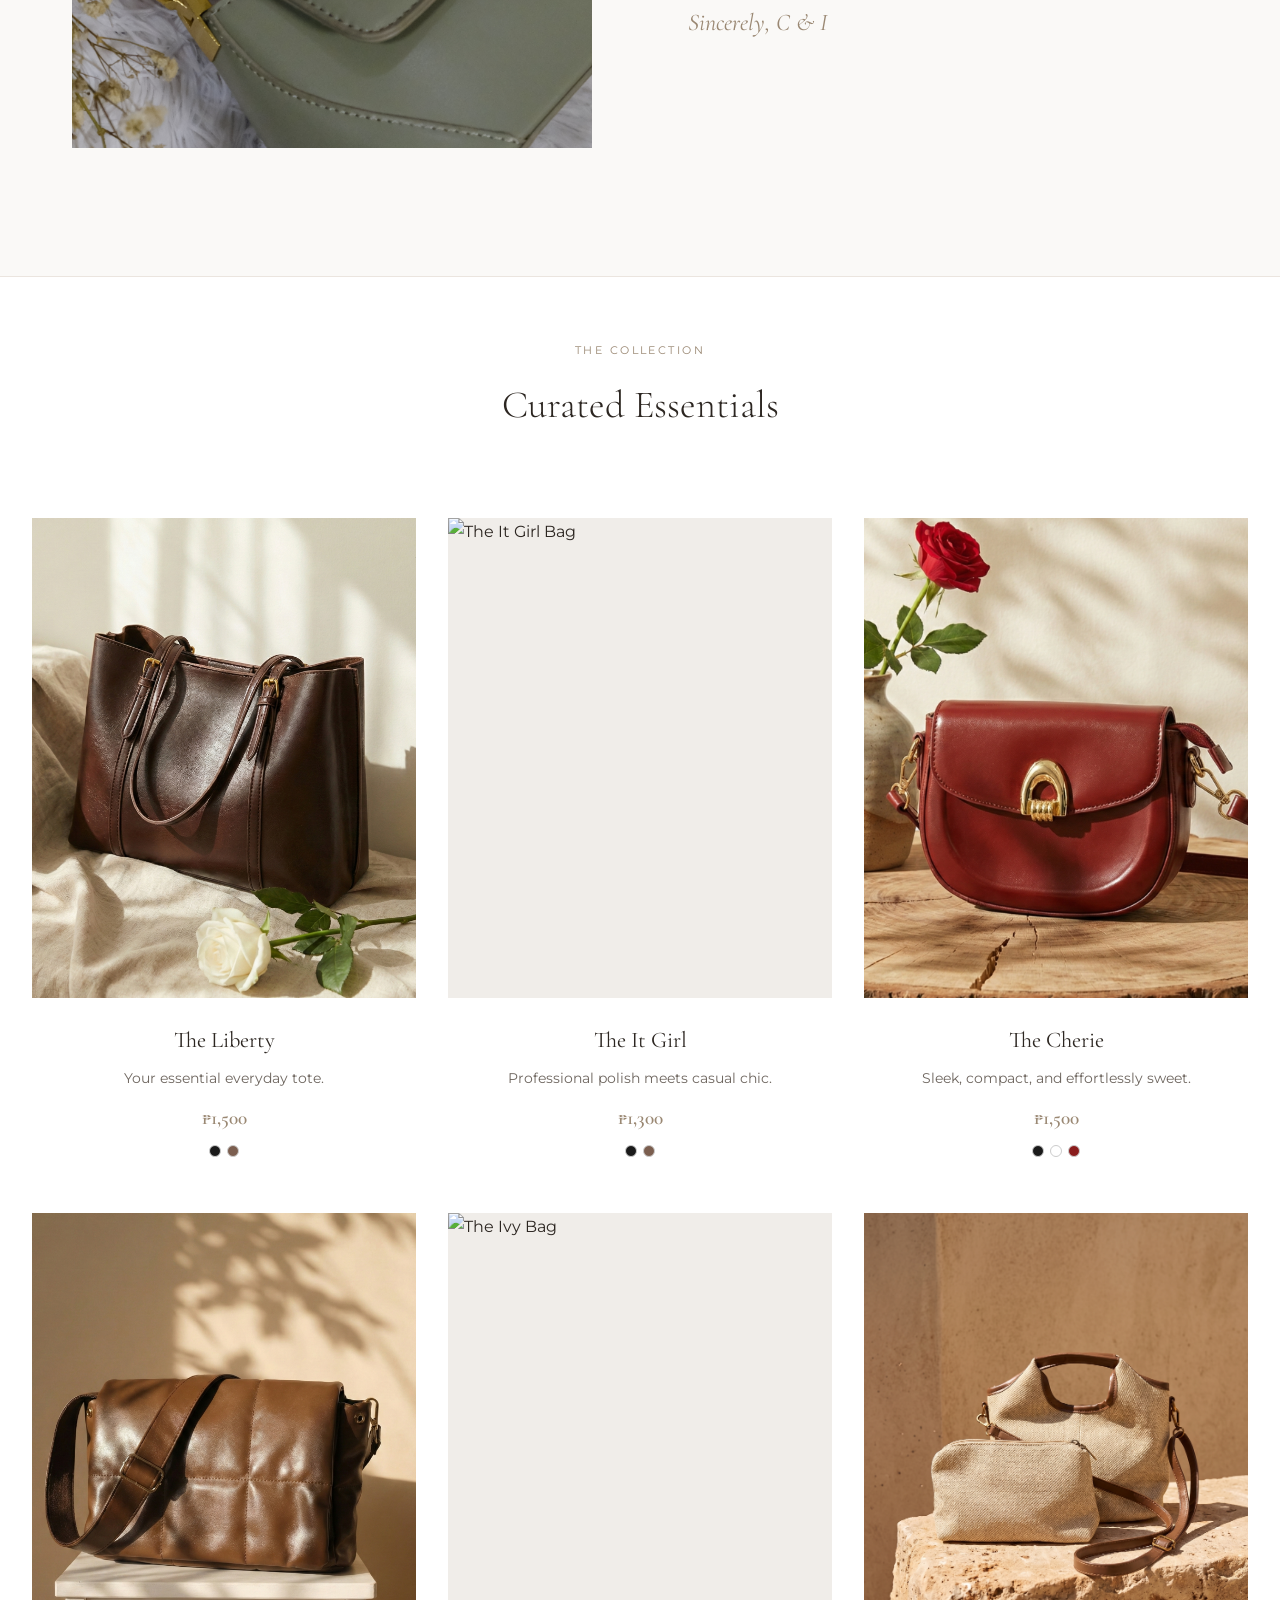
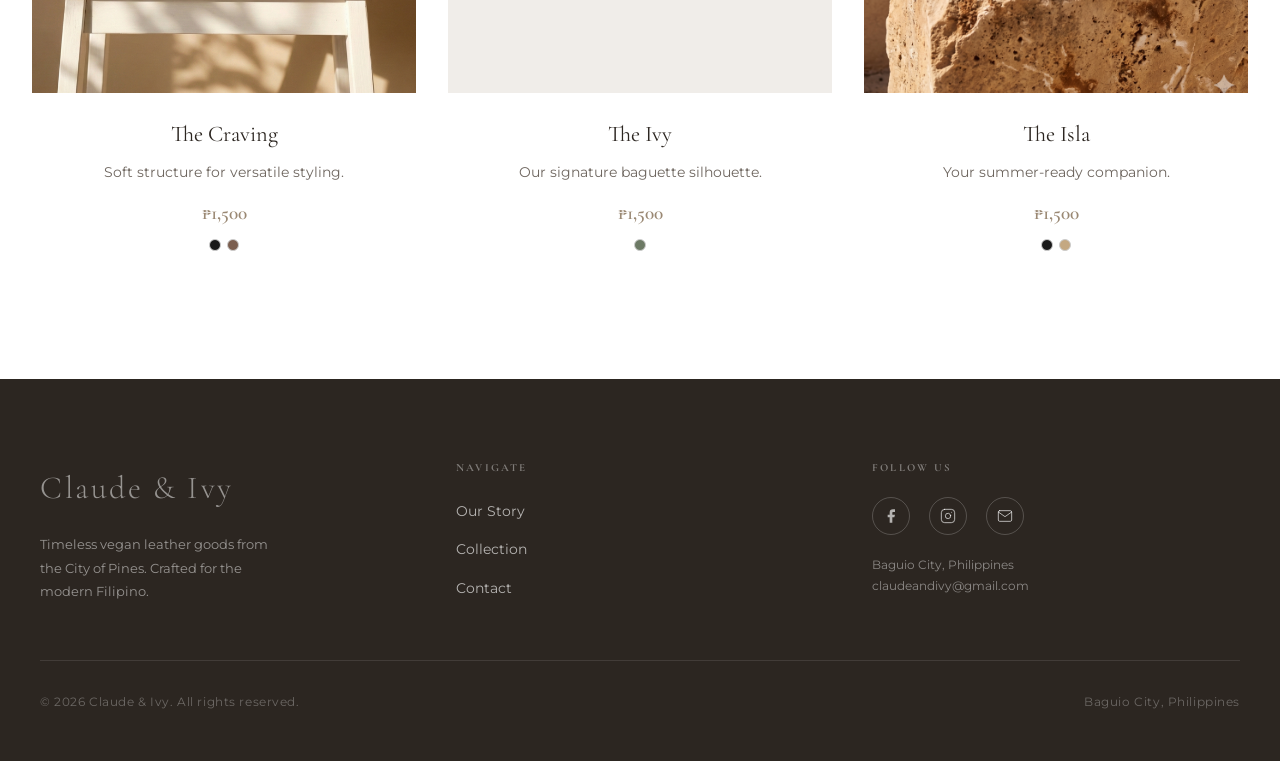
==== commit d0125984: "Add The Isla bag page and activate Summer Collection card - Created Gallery/isla.html following the " ====
--- a/index.html
+++ b/index.html
@@ -246,7 +246,7 @@
             width: 100%;
             height: 100%;
             object-fit: cover;
-            object-position: center top;
+            object-position: center center;
             animation: slowZoom 22s infinite alternate var(--ease);
         }
         /* Subtle left-side vignette blend */
@@ -821,15 +821,21 @@
                 </div>
             </a>
 
-            <div class="product-card coming-soon-card reveal">
+            <a href="Gallery/isla.html" class="product-card reveal">
                 <div class="card-image-wrapper">
-                    <span class="coming-soon-text">Coming Soon</span>
+                    <img src="isla.png" alt="The Isla Bag" loading="lazy">
+                    <div class="card-overlay"><span>Explore</span></div>
                 </div>
                 <div class="card-info">
-                    <h3 class="card-title serif">Summer Collection</h3>
-                    <p class="card-desc">Follow us for exclusive updates.</p>
-                </div>
-            </div>
+                    <h3 class="card-title serif">The Isla</h3>
+                    <p class="card-desc">Your summer-ready companion.</p>
+                    <p class="card-price">₱1,500</p>
+                    <div class="card-swatches">
+                        <span class="card-swatch" style="background:#1a1a1a" title="Black" aria-label="Black"></span>
+                        <span class="card-swatch" style="background:#C4A882" title="Sand" aria-label="Sand"></span>
+                    </div>
+                </div>
+            </a>
 
         </div>
     </section>
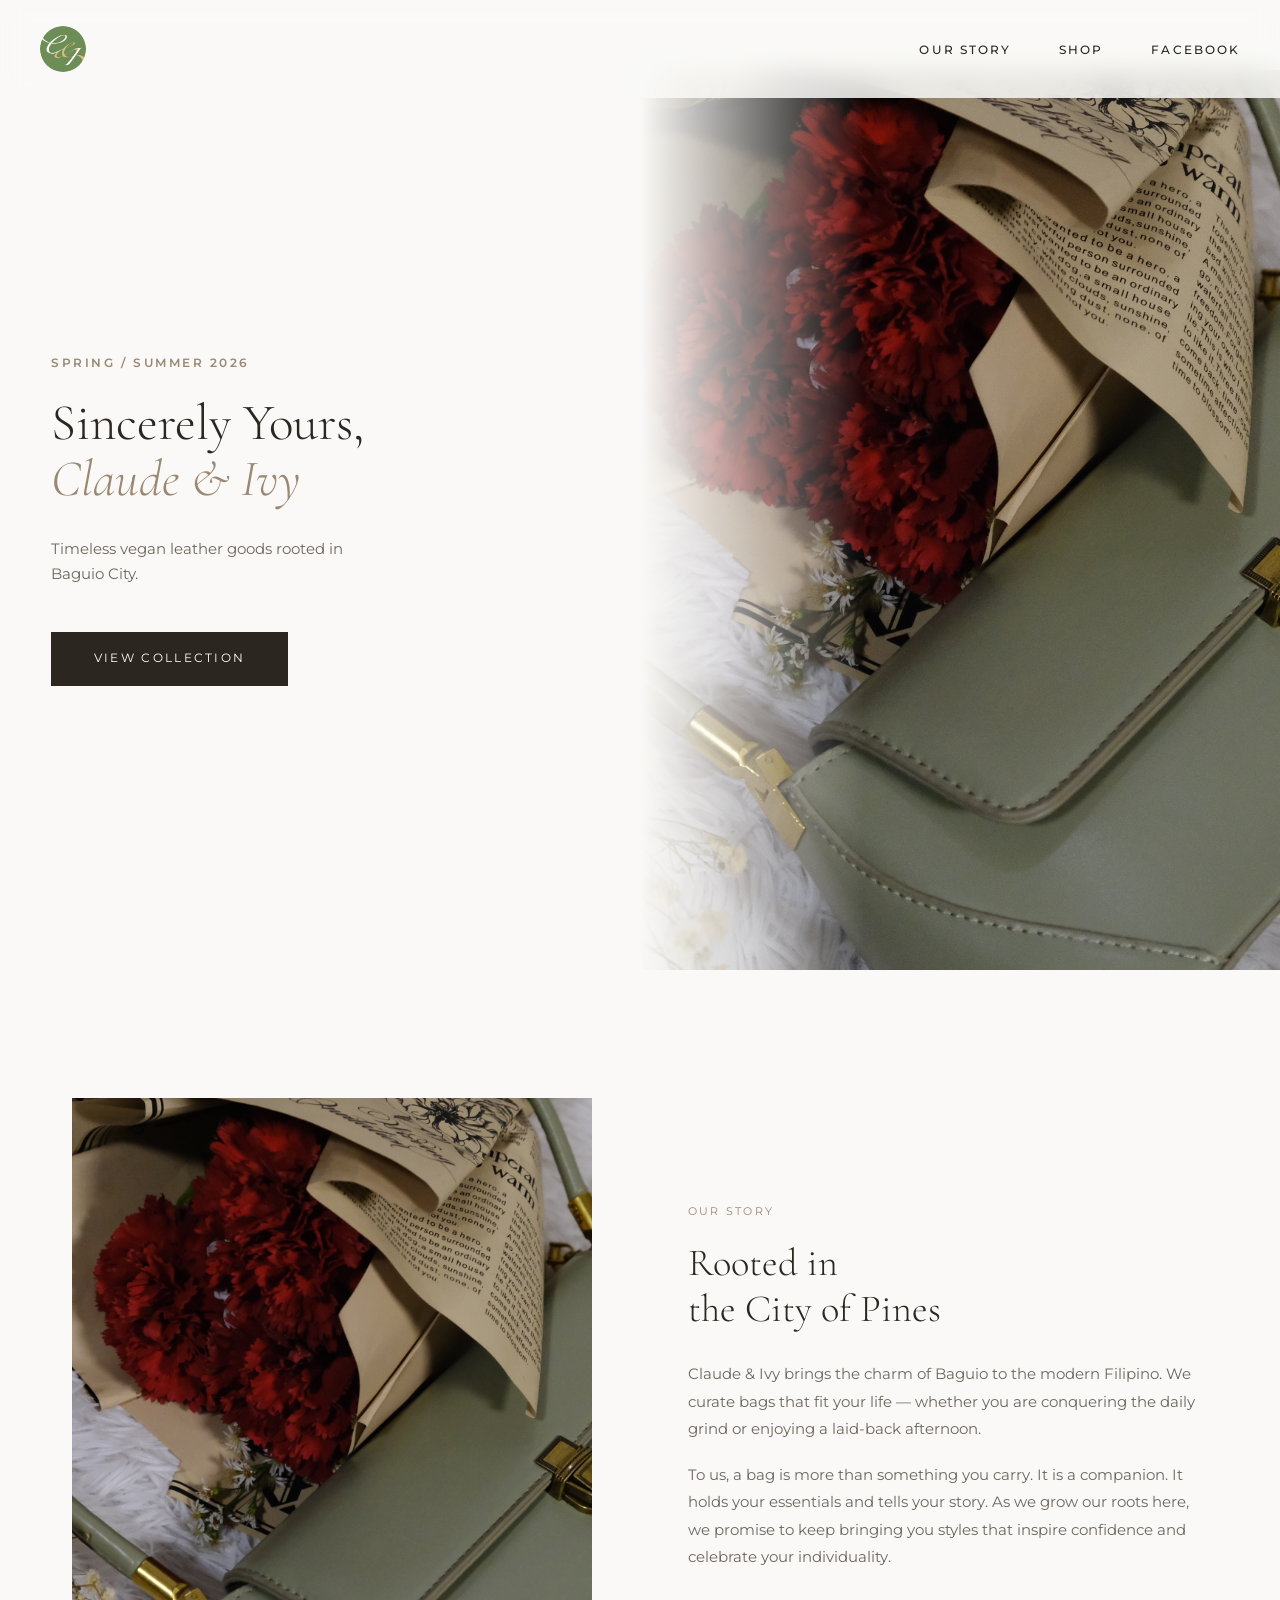
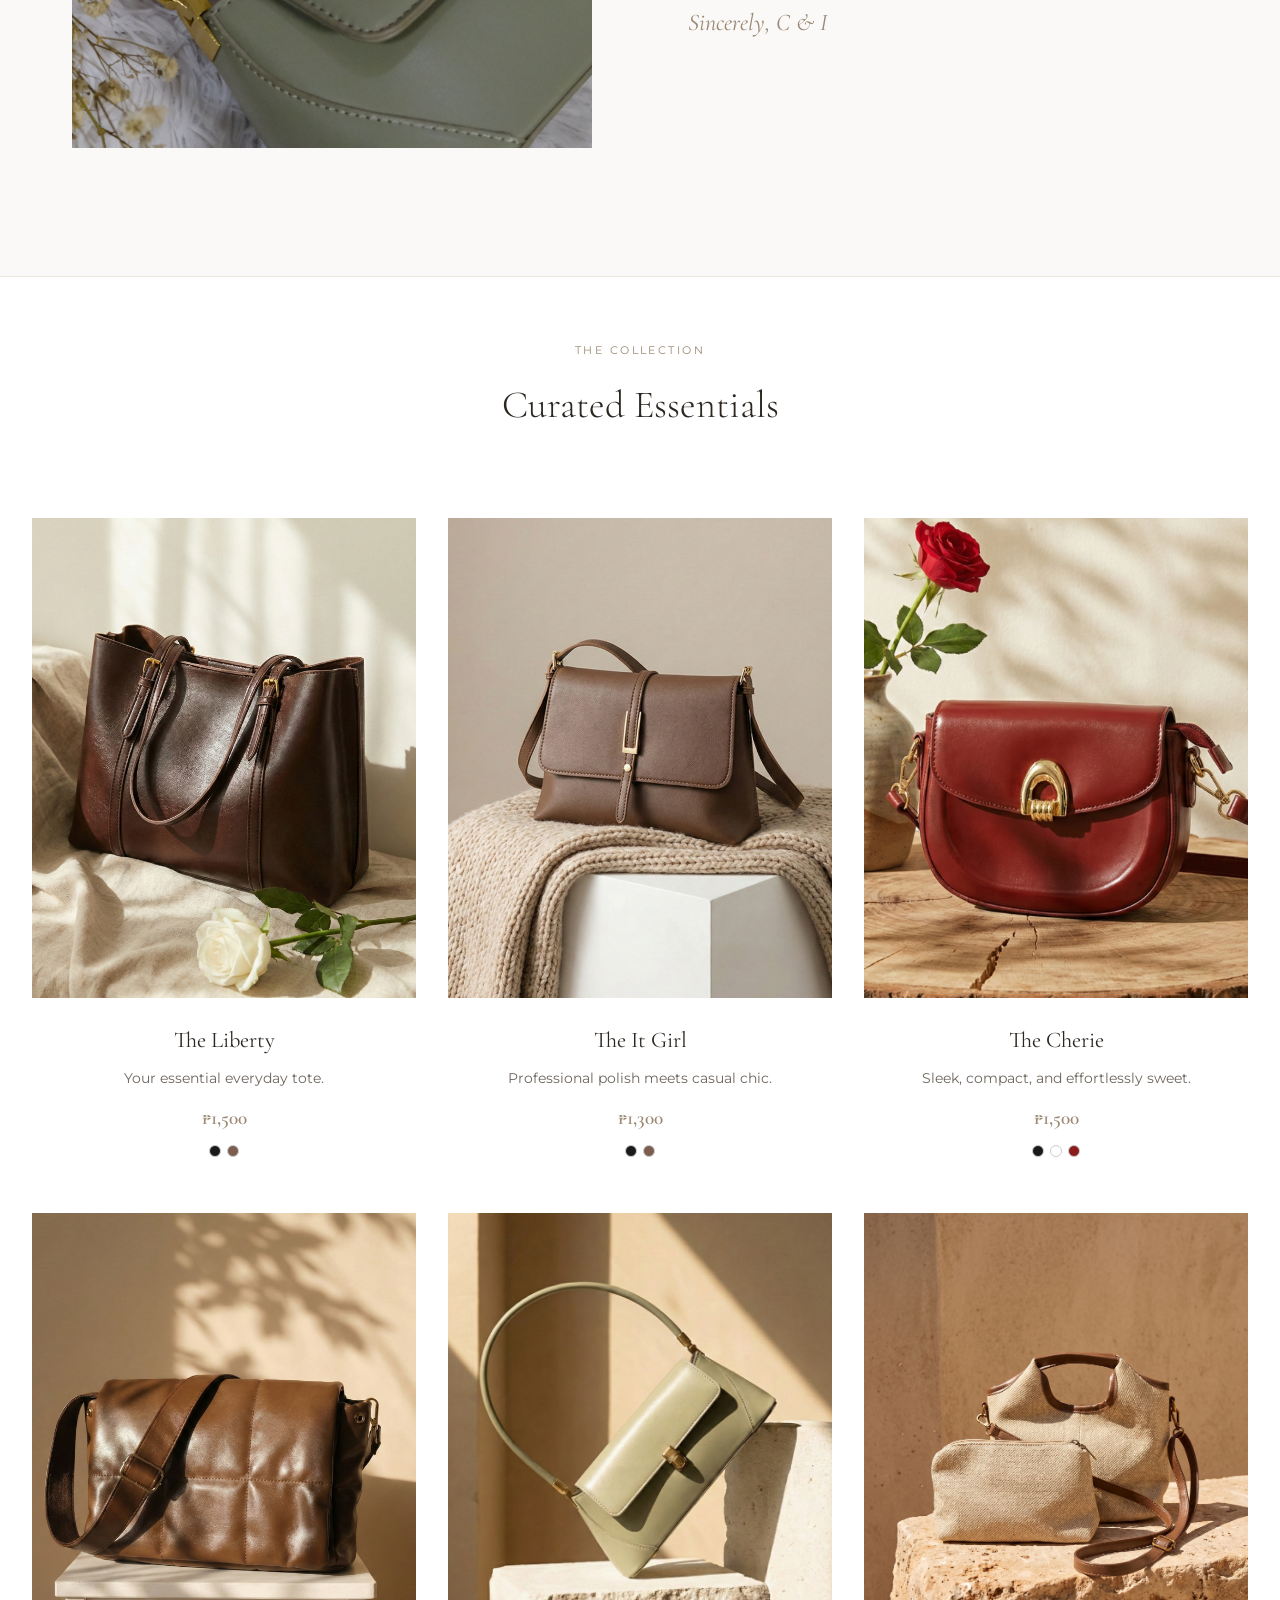
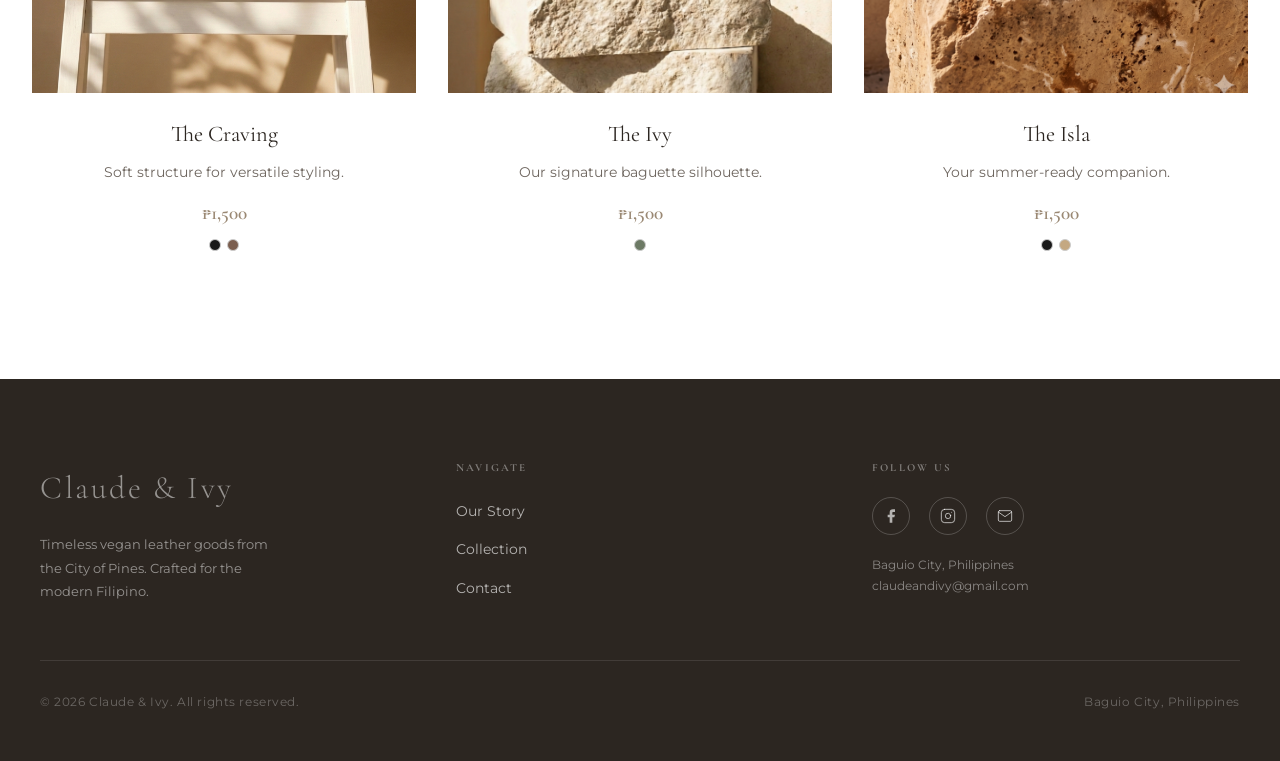
==== commit b241aef5: "Reorganize repo into structured folders; add gallery placeholders File moves (tracked by git rename)" ====
--- a/index.html
+++ b/index.html
@@ -6,12 +6,12 @@
     <title>Claude & Ivy | Curated Vegan Leather Goods — Baguio City</title>
     <meta name="description" content="Claude & Ivy curates timeless vegan leather bags rooted in Baguio City. Discover the collection.">
     <link rel="canonical" href="https://www.claudeandivy.com/">
-    <link rel="icon" type="image/png" href="LOGO.png">
+    <link rel="icon" type="image/png" href="images/brand/logo.png">
 
     <!-- Open Graph -->
     <meta property="og:title" content="Claude & Ivy | Curated Vegan Leather Goods">
     <meta property="og:description" content="Claude & Ivy curates timeless vegan leather bags rooted in Baguio City. Discover the collection.">
-    <meta property="og:image" content="https://www.claudeandivy.com/cover.JPG">
+    <meta property="og:image" content="https://www.claudeandivy.com/images/brand/cover.jpg">
     <meta property="og:url" content="https://www.claudeandivy.com/">
     <meta property="og:type" content="website">
     <meta property="og:site_name" content="Claude & Ivy">
@@ -20,7 +20,7 @@
     <meta name="twitter:card" content="summary_large_image">
     <meta name="twitter:title" content="Claude & Ivy | Curated Vegan Leather Goods">
     <meta name="twitter:description" content="Claude & Ivy curates timeless vegan leather bags rooted in Baguio City. Discover the collection.">
-    <meta name="twitter:image" content="https://www.claudeandivy.com/cover.JPG">
+    <meta name="twitter:image" content="https://www.claudeandivy.com/images/brand/cover.jpg">
     <link rel="preconnect" href="https://fonts.googleapis.com">
     <link rel="preconnect" href="https://fonts.gstatic.com" crossorigin>
     <link href="https://fonts.googleapis.com/css2?family=Cormorant+Garamond:ital,wght@0,300;0,400;0,500;0,600;1,300;1,400&family=Montserrat:wght@300;400;500;600&display=swap" rel="stylesheet">
@@ -665,7 +665,7 @@
     <header id="site-header">
         <nav>
             <a href="index.html" class="logo" aria-label="Home">
-                <img src="LOGO.png" alt="Claude & Ivy" width="46" height="46">
+                <img src="images/brand/logo.png" alt="Claude & Ivy" width="46" height="46">
             </a>
             <ul class="nav-links">
                 <li><a href="#about">Our Story</a></li>
@@ -700,7 +700,7 @@
             <a href="#collection" class="cta-button">View Collection</a>
         </div>
         <div class="hero-image">
-            <img src="cover.JPG" alt="Claude & Ivy — Spring Summer 2026" width="3120" height="1760" loading="eager">
+            <img src="images/brand/cover.jpg" alt="Claude & Ivy — Spring Summer 2026" width="3120" height="1760" loading="eager">
         </div>
     </section>
 
@@ -721,7 +721,7 @@
     <!-- ── About ──────────────────────────────────── -->
     <section class="about" id="about">
         <div class="about-visual reveal">
-            <img src="cover.JPG" alt="Claude & Ivy Brand Story" loading="lazy">
+            <img src="images/brand/cover.jpg" alt="Claude & Ivy Brand Story" loading="lazy">
         </div>
         <div class="about-text reveal">
             <span class="about-eyebrow">Our Story</span>
@@ -743,7 +743,7 @@
 
             <a href="Gallery/liberty.html" class="product-card reveal">
                 <div class="card-image-wrapper">
-                    <img src="liberty.png" alt="The Liberty Bag" width="1459" height="1945" loading="lazy">
+                    <img src="images/covers/liberty.png" alt="The Liberty Bag" width="1459" height="1945" loading="lazy">
                     <div class="card-overlay"><span>Explore</span></div>
                 </div>
                 <div class="card-info">
@@ -759,7 +759,7 @@
 
             <a href="Gallery/it-girl.html" class="product-card reveal">
                 <div class="card-image-wrapper">
-                    <img src="it-girl.png" alt="The It Girl Bag" width="1536" height="2048" loading="lazy">
+                    <img src="images/covers/it-girl.png" alt="The It Girl Bag" width="1536" height="2048" loading="lazy">
                     <div class="card-overlay"><span>Explore</span></div>
                 </div>
                 <div class="card-info">
@@ -775,7 +775,7 @@
 
             <a href="Gallery/cherie.html" class="product-card reveal">
                 <div class="card-image-wrapper">
-                    <img src="cherie.png" alt="The Cherie Bag" width="1039" height="1385" loading="lazy">
+                    <img src="images/covers/cherie.png" alt="The Cherie Bag" width="1039" height="1385" loading="lazy">
                     <div class="card-overlay"><span>Explore</span></div>
                 </div>
                 <div class="card-info">
@@ -792,7 +792,7 @@
 
             <a href="Gallery/craving.html" class="product-card reveal">
                 <div class="card-image-wrapper">
-                    <img src="craving.png" alt="The Craving Bag" width="1458" height="1944" loading="lazy">
+                    <img src="images/covers/craving.png" alt="The Craving Bag" width="1458" height="1944" loading="lazy">
                     <div class="card-overlay"><span>Explore</span></div>
                 </div>
                 <div class="card-info">
@@ -808,7 +808,7 @@
 
             <a href="Gallery/ivy.html" class="product-card reveal">
                 <div class="card-image-wrapper">
-                    <img src="ivy.png" alt="The Ivy Bag" width="1608" height="2144" loading="lazy">
+                    <img src="images/covers/ivy.png" alt="The Ivy Bag" width="1608" height="2144" loading="lazy">
                     <div class="card-overlay"><span>Explore</span></div>
                 </div>
                 <div class="card-info">
@@ -823,7 +823,7 @@
 
             <a href="Gallery/isla.html" class="product-card reveal">
                 <div class="card-image-wrapper">
-                    <img src="isla.png" alt="The Isla Bag" loading="lazy">
+                    <img src="images/covers/isla.png" alt="The Isla Bag" loading="lazy">
                     <div class="card-overlay"><span>Explore</span></div>
                 </div>
                 <div class="card-info">
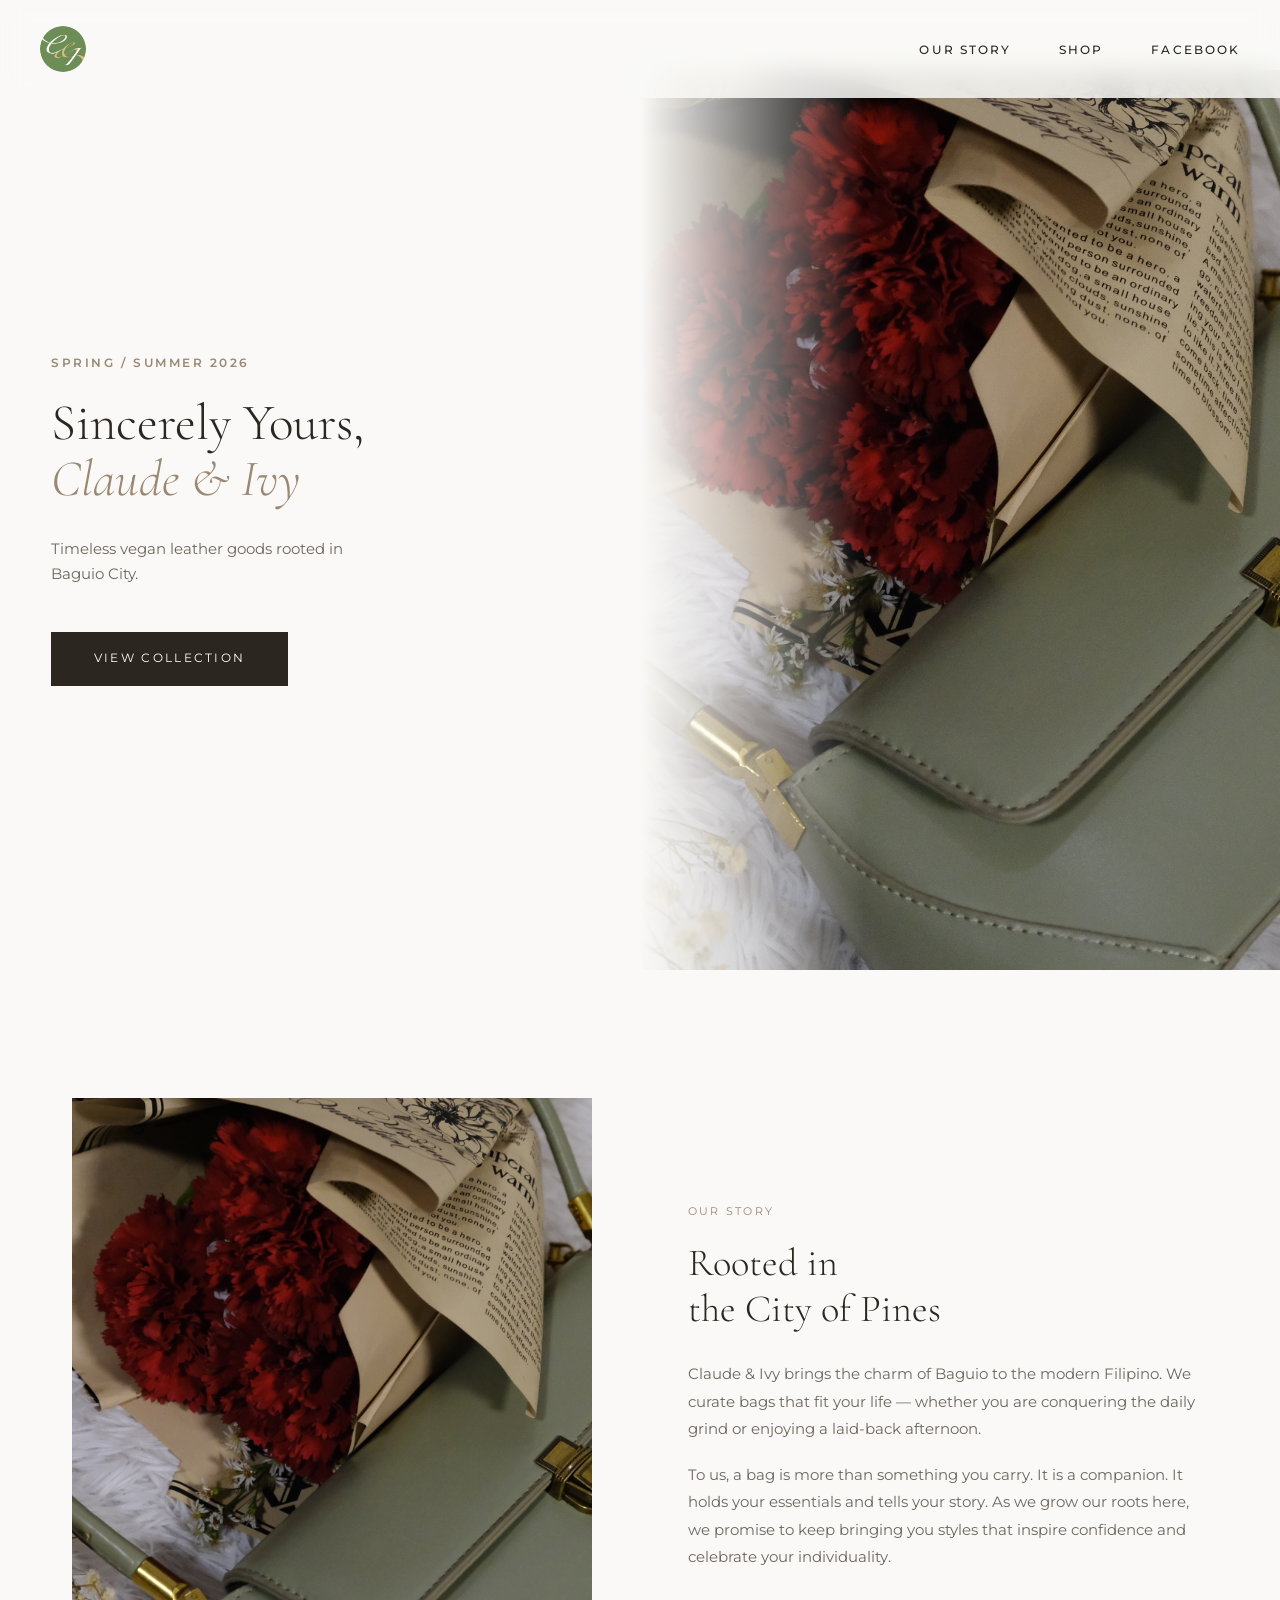
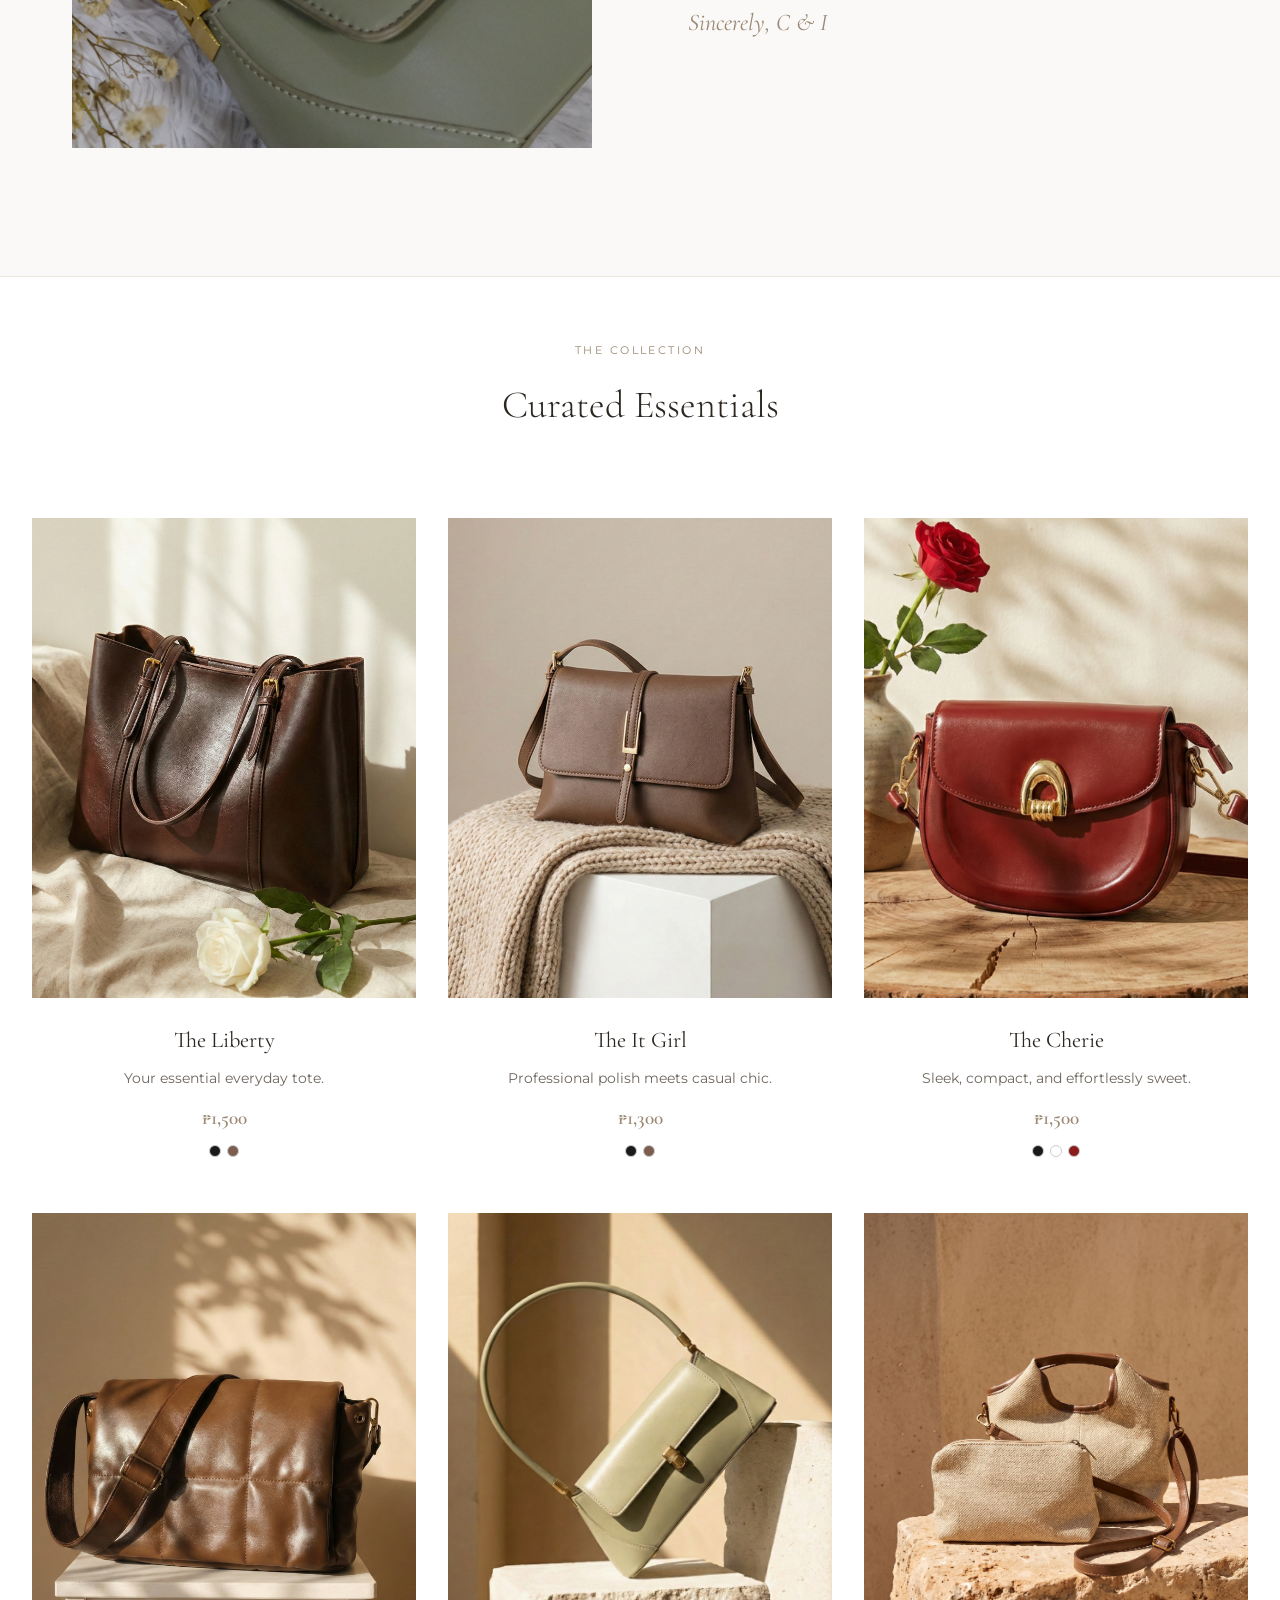
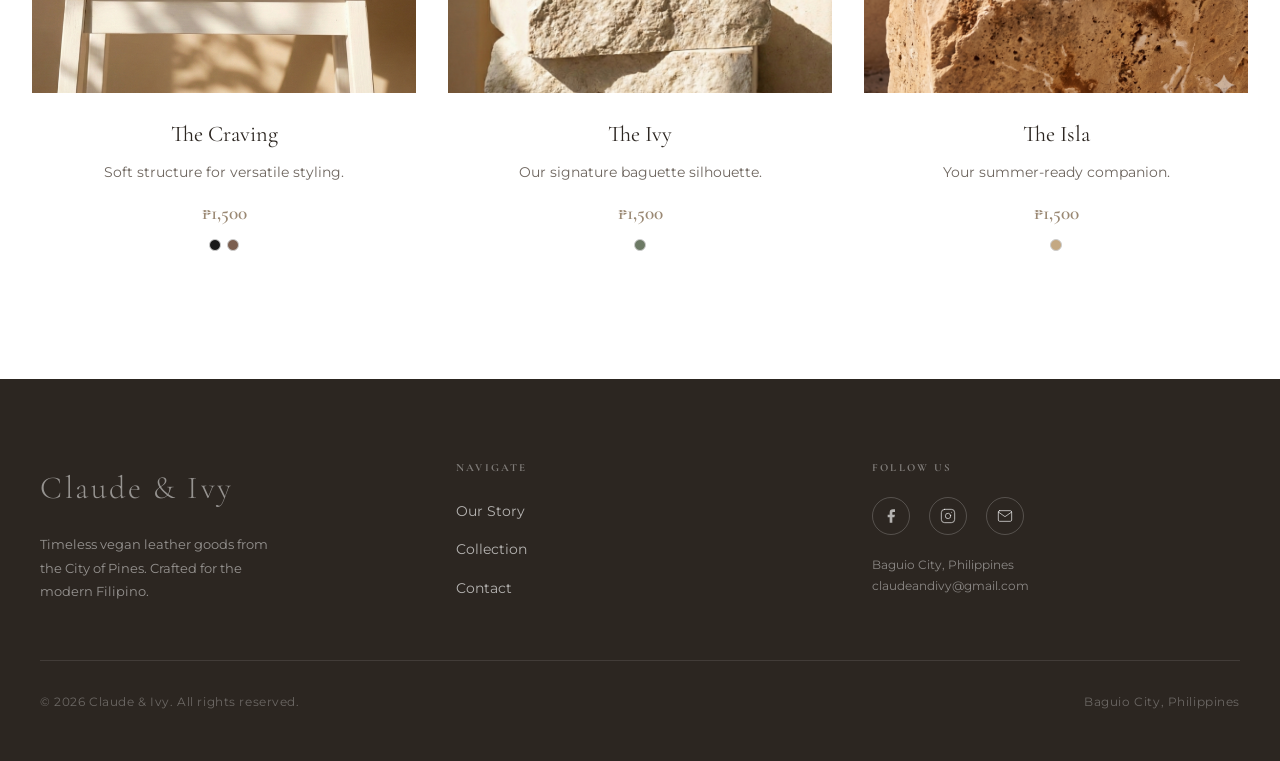
==== commit eb41fcf8: "Fix Isla colors: Sandy only, remove Black https://claude.ai/code/session_01XRBY6jisFtwJeb83u4bYDi" ====
--- a/index.html
+++ b/index.html
@@ -831,8 +831,7 @@
                     <p class="card-desc">Your summer-ready companion.</p>
                     <p class="card-price">₱1,500</p>
                     <div class="card-swatches">
-                        <span class="card-swatch" style="background:#1a1a1a" title="Black" aria-label="Black"></span>
-                        <span class="card-swatch" style="background:#C4A882" title="Sand" aria-label="Sand"></span>
+                        <span class="card-swatch" style="background:#C4A882" title="Sandy" aria-label="Sandy"></span>
                     </div>
                 </div>
             </a>
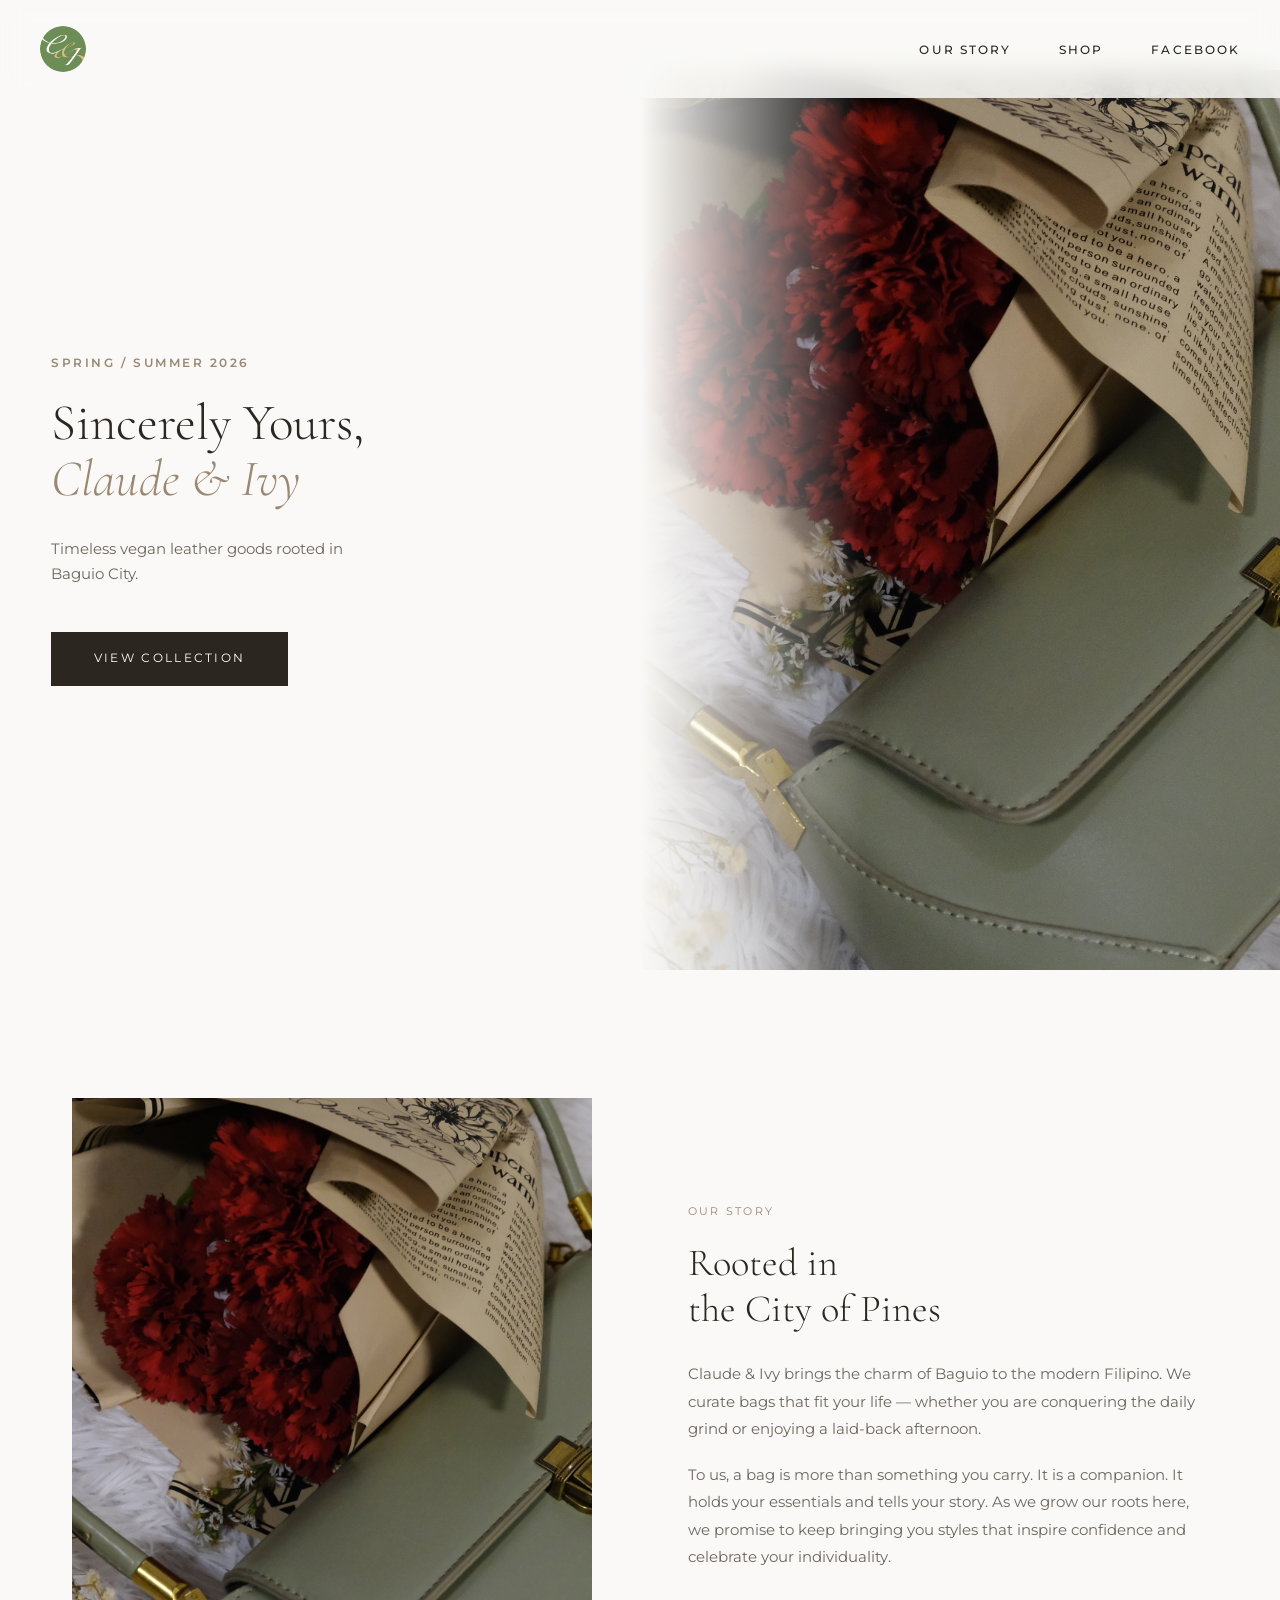
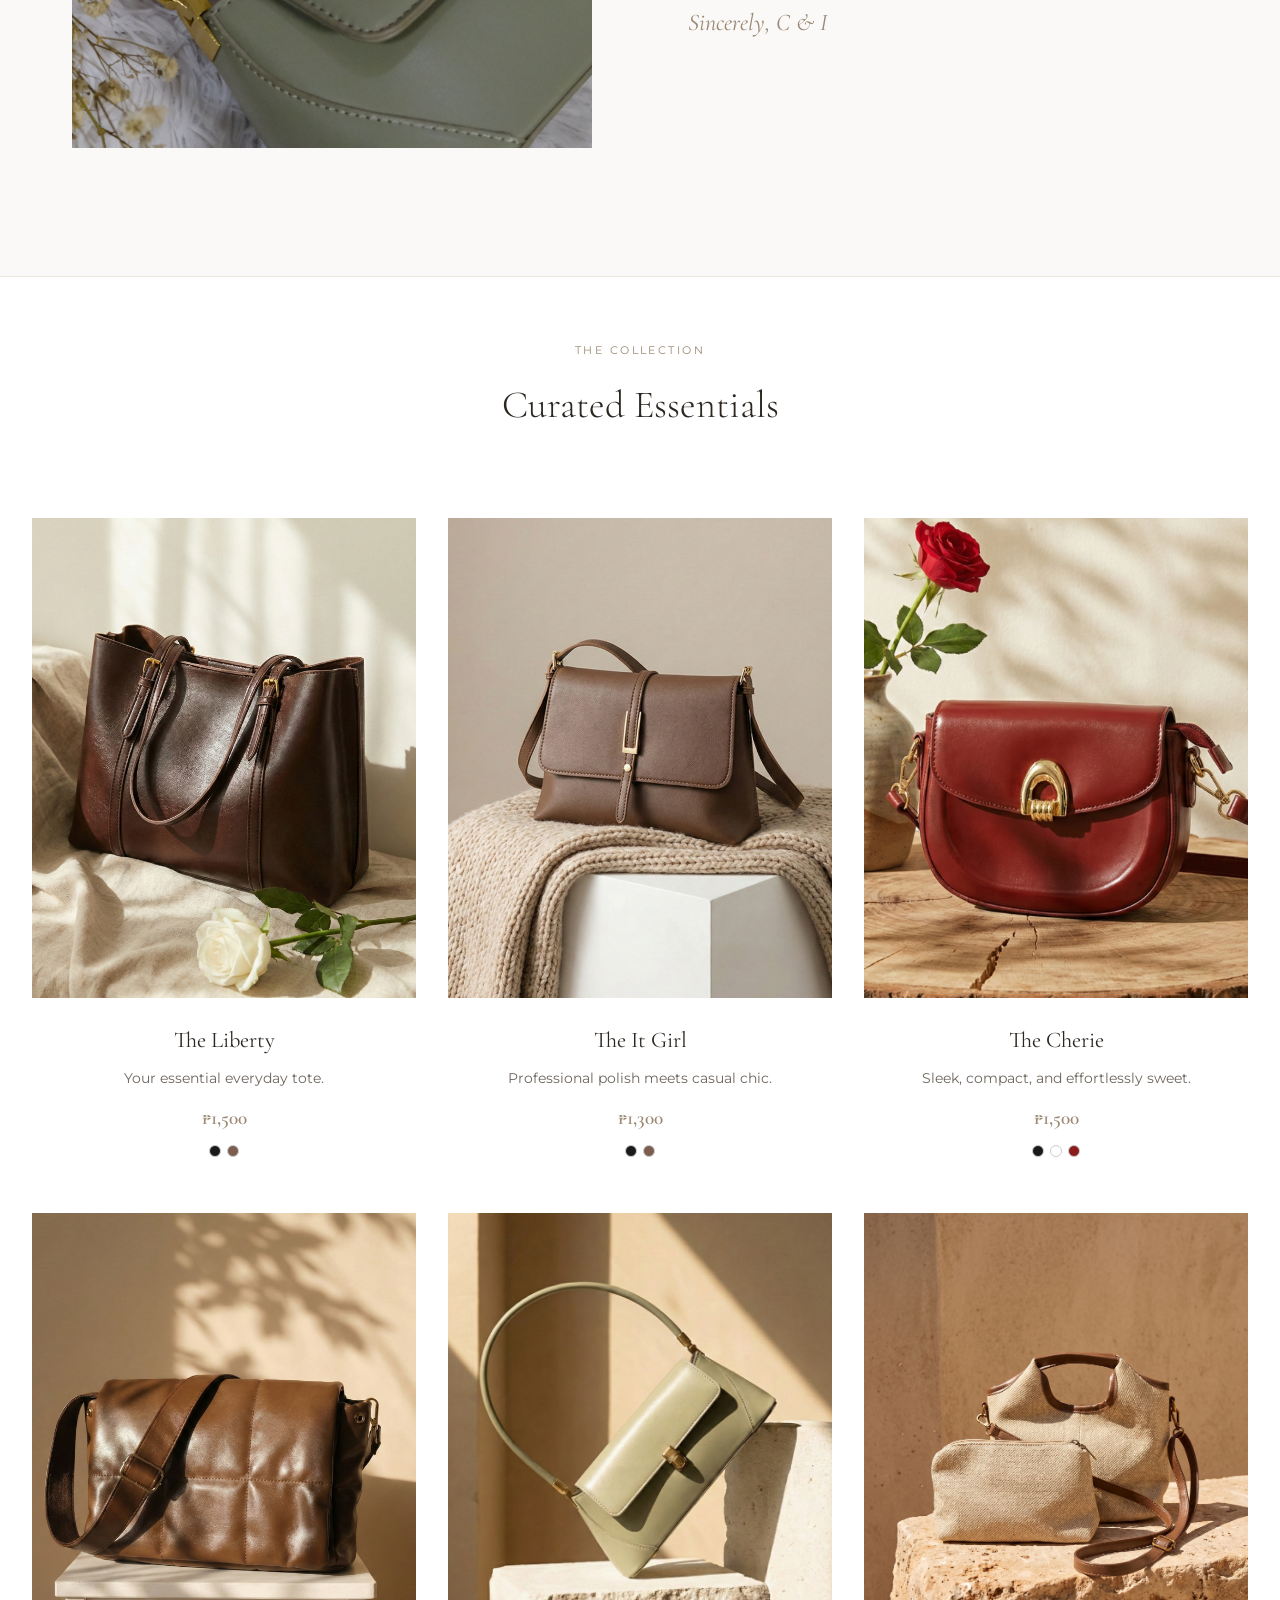
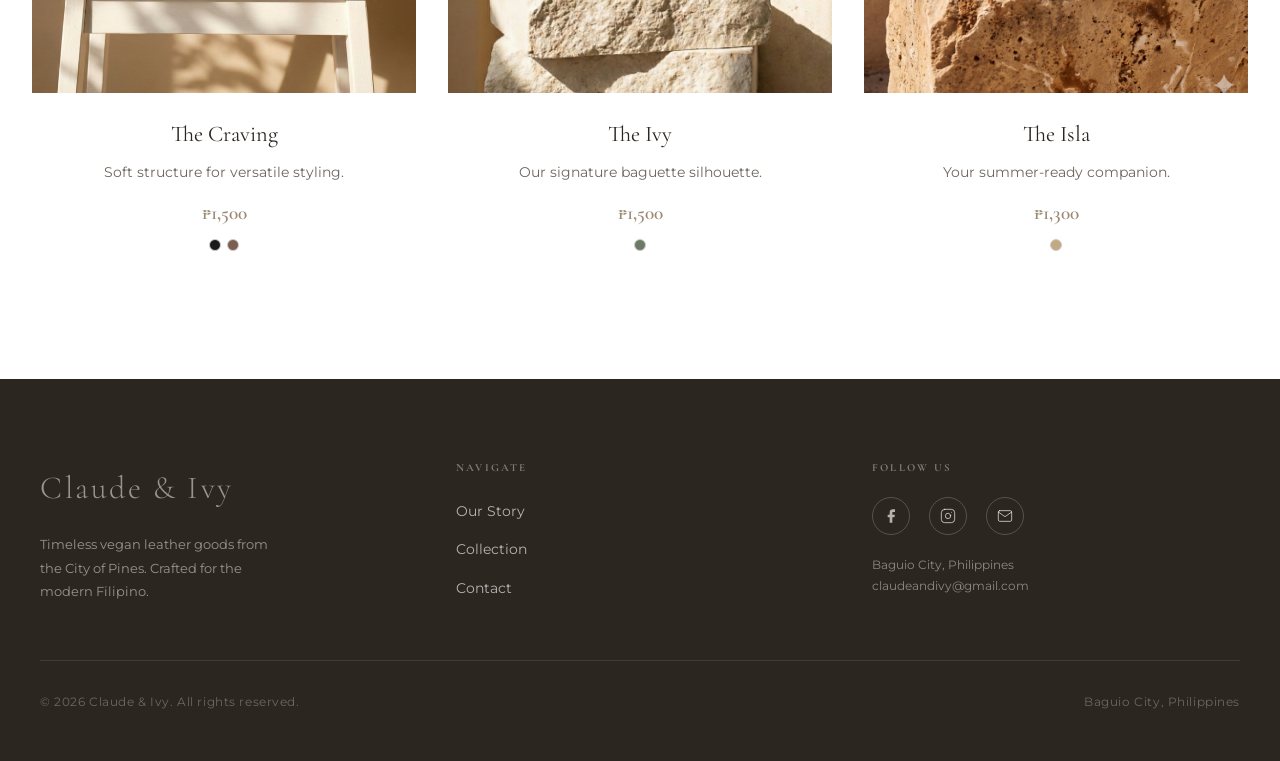
==== commit 4ed98967: "Update index.html" ====
--- a/index.html
+++ b/index.html
@@ -829,7 +829,7 @@
                 <div class="card-info">
                     <h3 class="card-title serif">The Isla</h3>
                     <p class="card-desc">Your summer-ready companion.</p>
-                    <p class="card-price">₱1,500</p>
+                    <p class="card-price">₱1,300</p>
                     <div class="card-swatches">
                         <span class="card-swatch" style="background:#C4A882" title="Sandy" aria-label="Sandy"></span>
                     </div>
@@ -945,4 +945,4 @@
 
         revealEls.forEach(el => io.observe(el));
 
-e+e
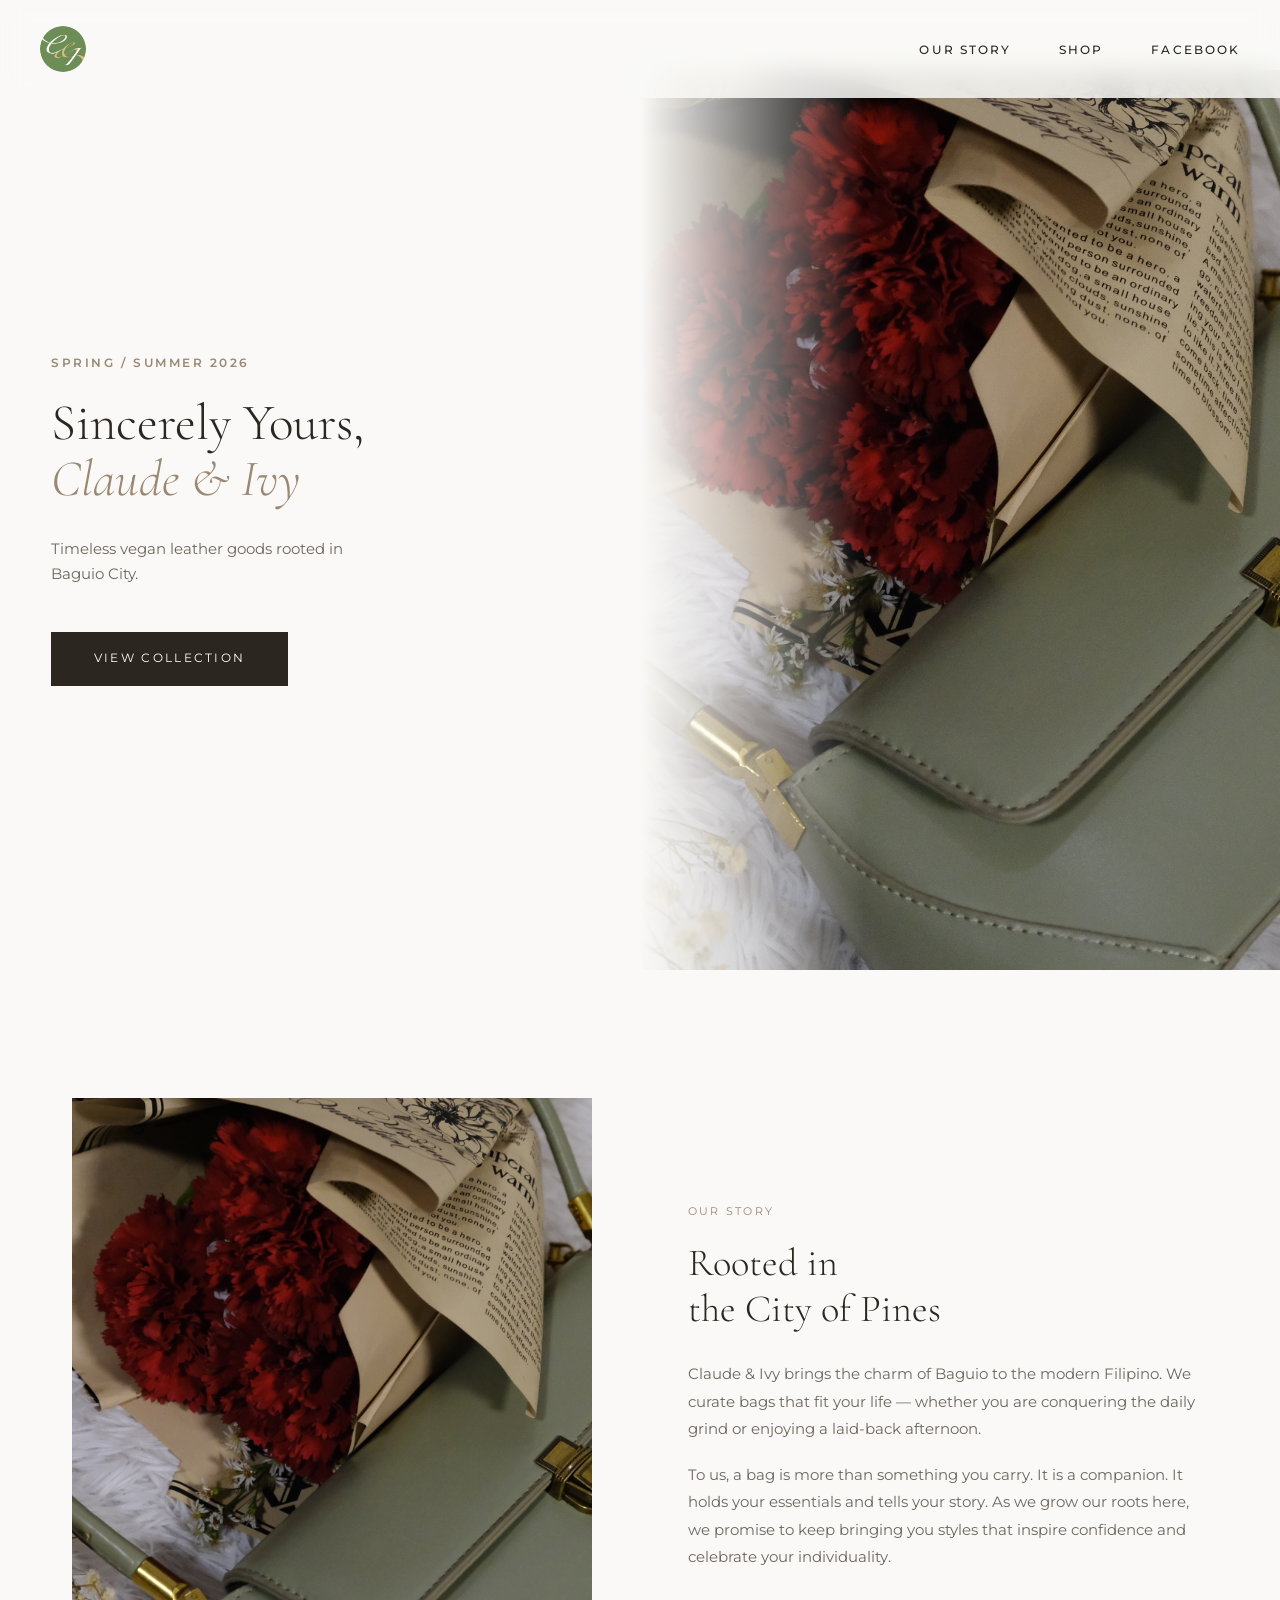
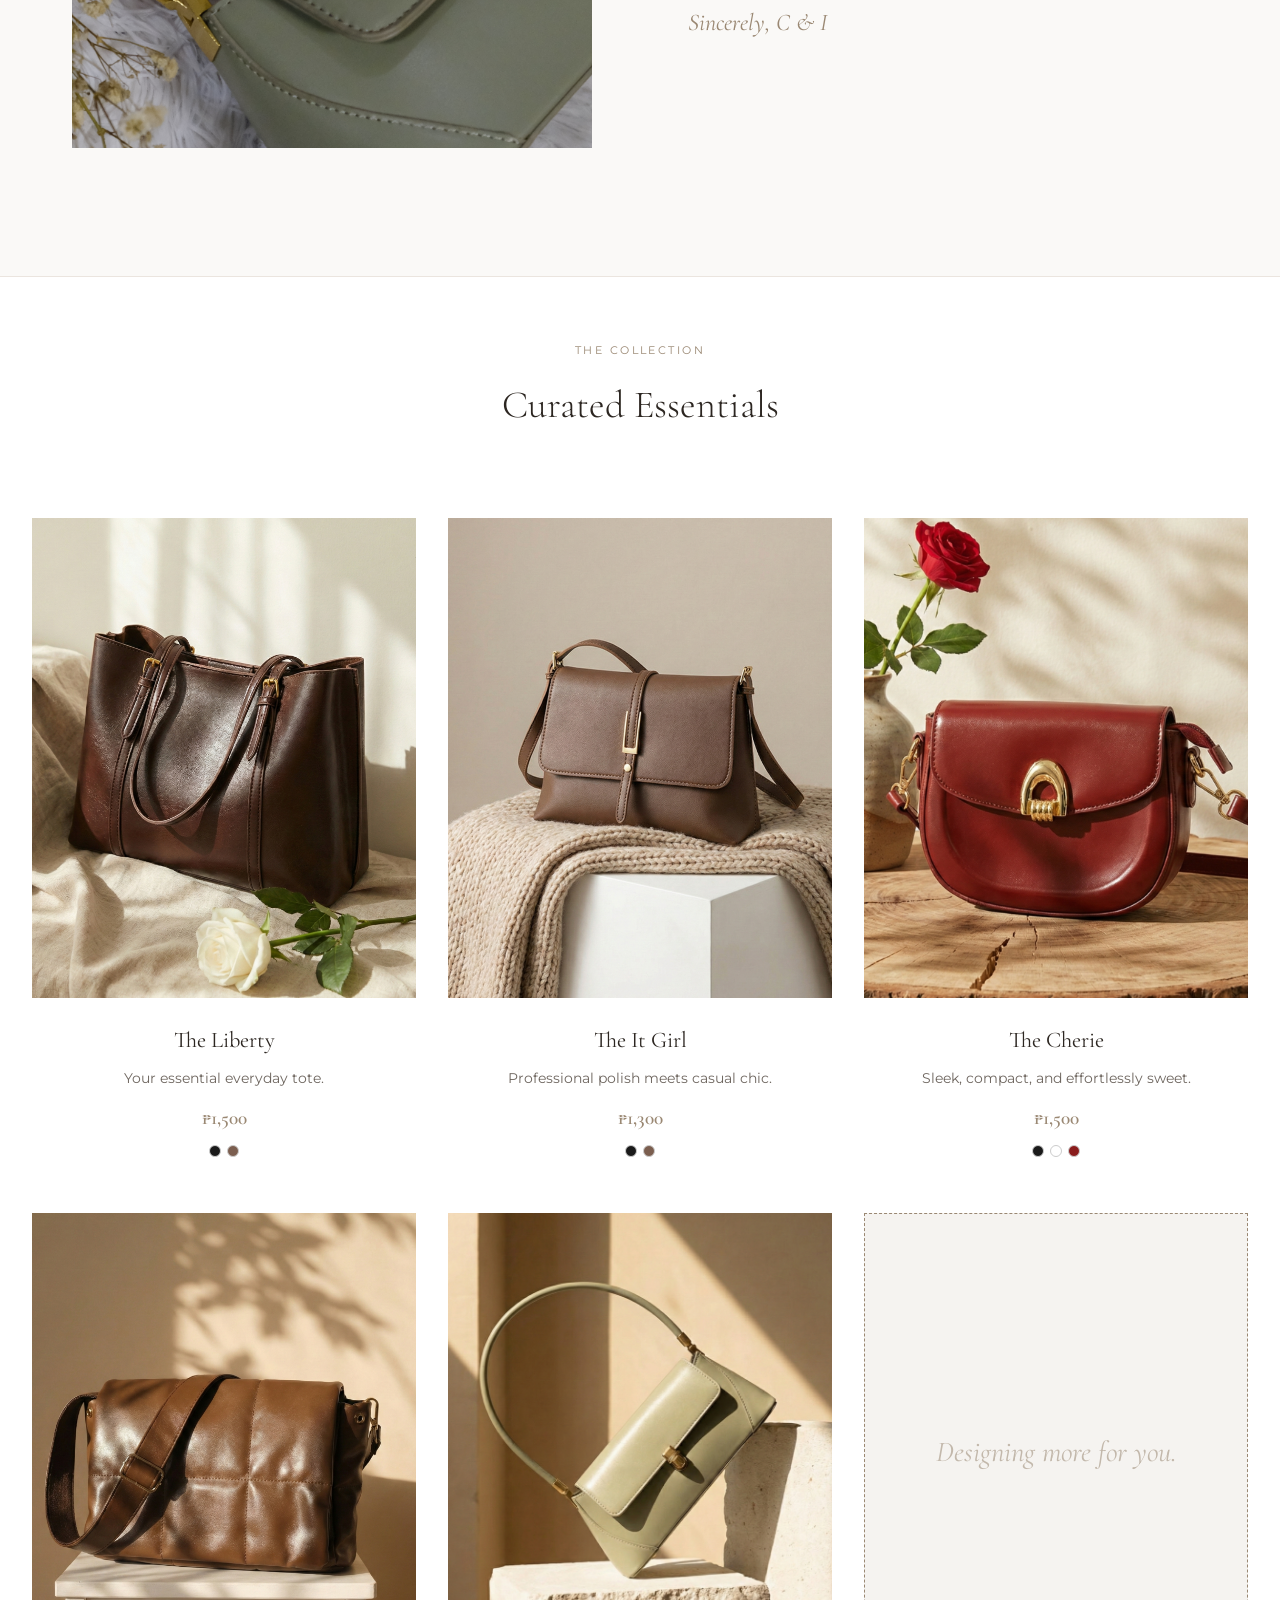
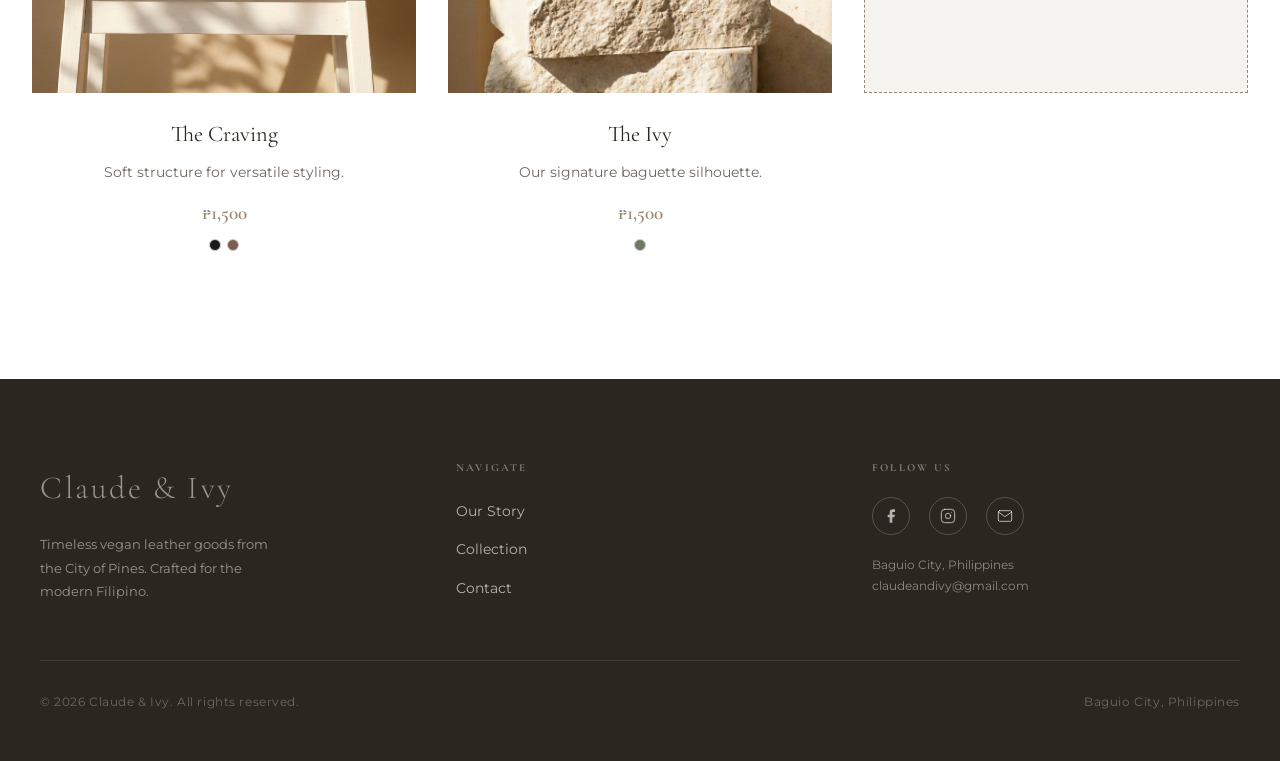
==== commit 93262cd2: "Remove Isla bag from storefront due to product recall Replaces the Isla product card on the homepage" ====
--- a/index.html
+++ b/index.html
@@ -821,20 +821,16 @@
                 </div>
             </a>
 
-            <a href="Gallery/isla.html" class="product-card reveal">
+            <div class="product-card coming-soon-card reveal">
                 <div class="card-image-wrapper">
-                    <img src="images/covers/isla.png" alt="The Isla Bag" loading="lazy">
-                    <div class="card-overlay"><span>Explore</span></div>
+                    <span class="coming-soon-text">Designing more for you.</span>
                 </div>
                 <div class="card-info">
-                    <h3 class="card-title serif">The Isla</h3>
-                    <p class="card-desc">Your summer-ready companion.</p>
-                    <p class="card-price">₱1,300</p>
-                    <div class="card-swatches">
-                        <span class="card-swatch" style="background:#C4A882" title="Sandy" aria-label="Sandy"></span>
-                    </div>
-                </div>
-            </a>
+                    <h3 class="card-title serif">&nbsp;</h3>
+                    <p class="card-desc">&nbsp;</p>
+                    <p class="card-price">&nbsp;</p>
+                </div>
+            </div>
 
         </div>
     </section>
